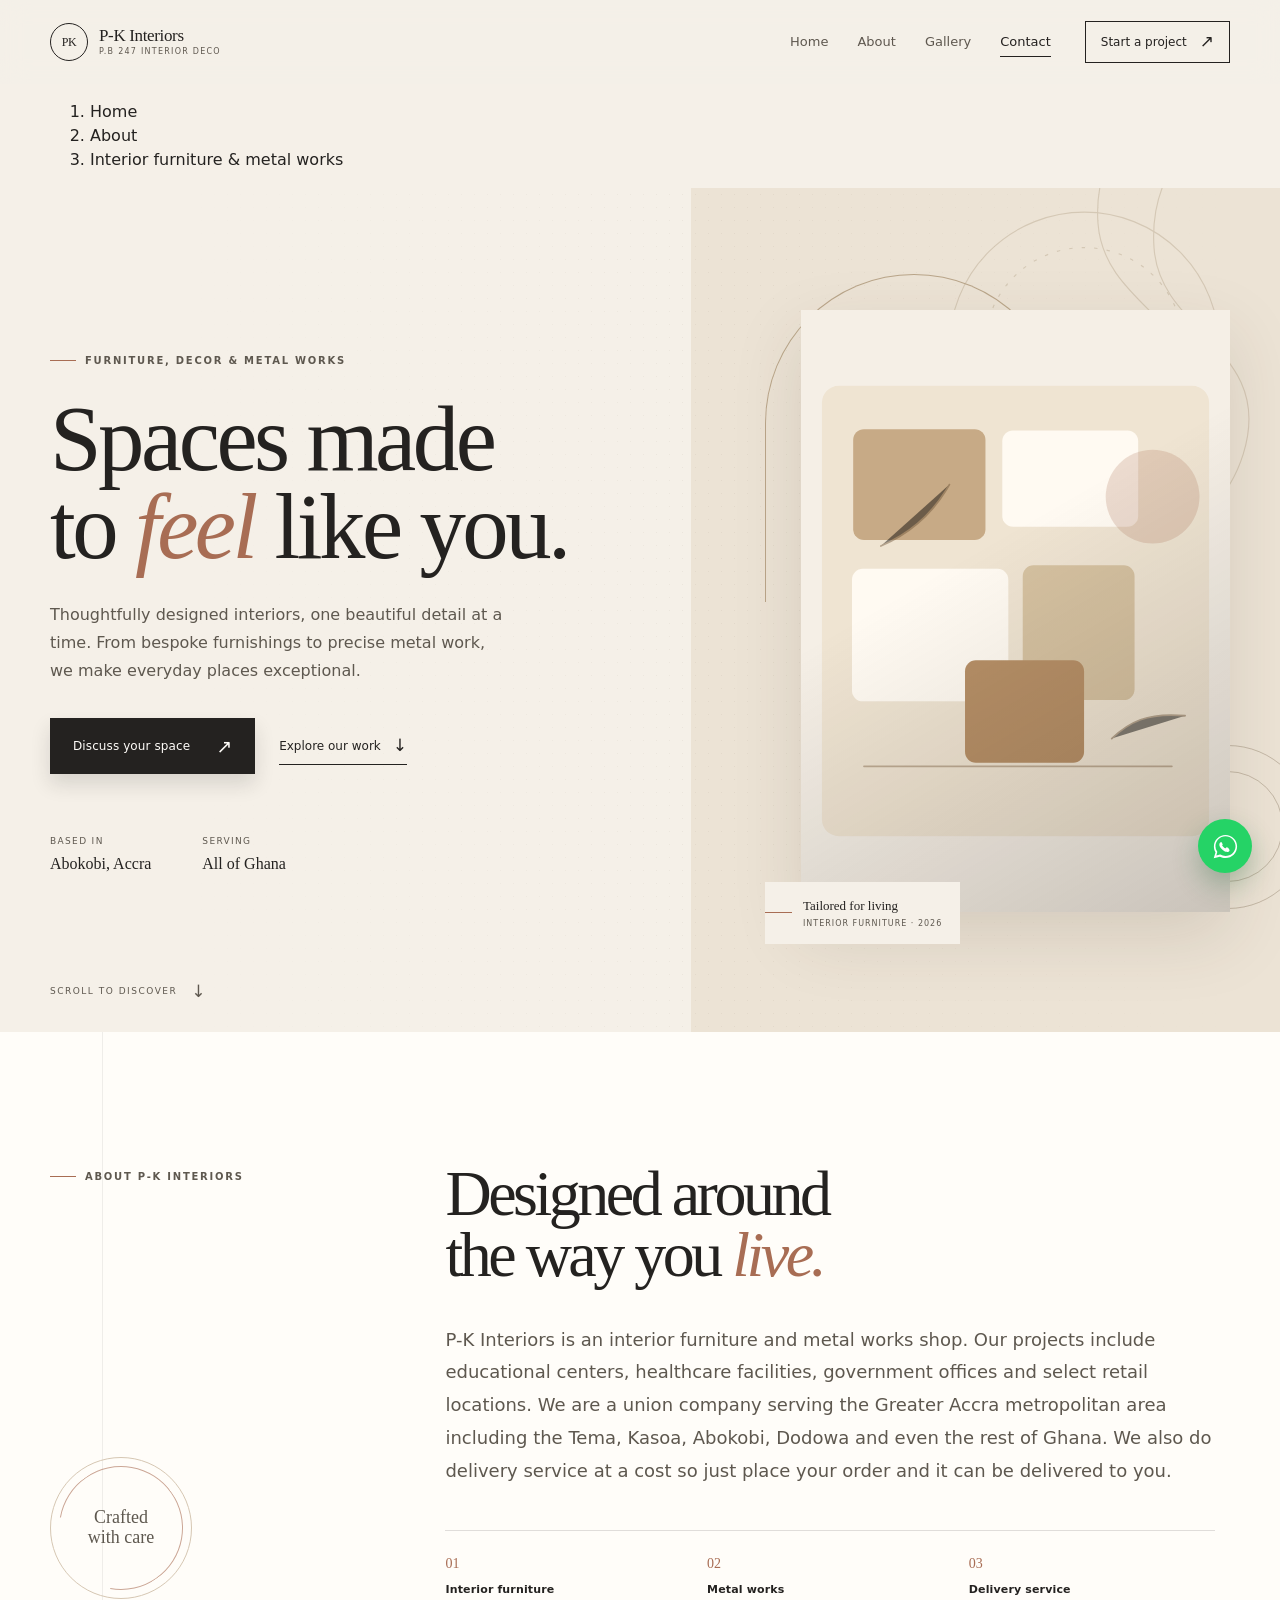
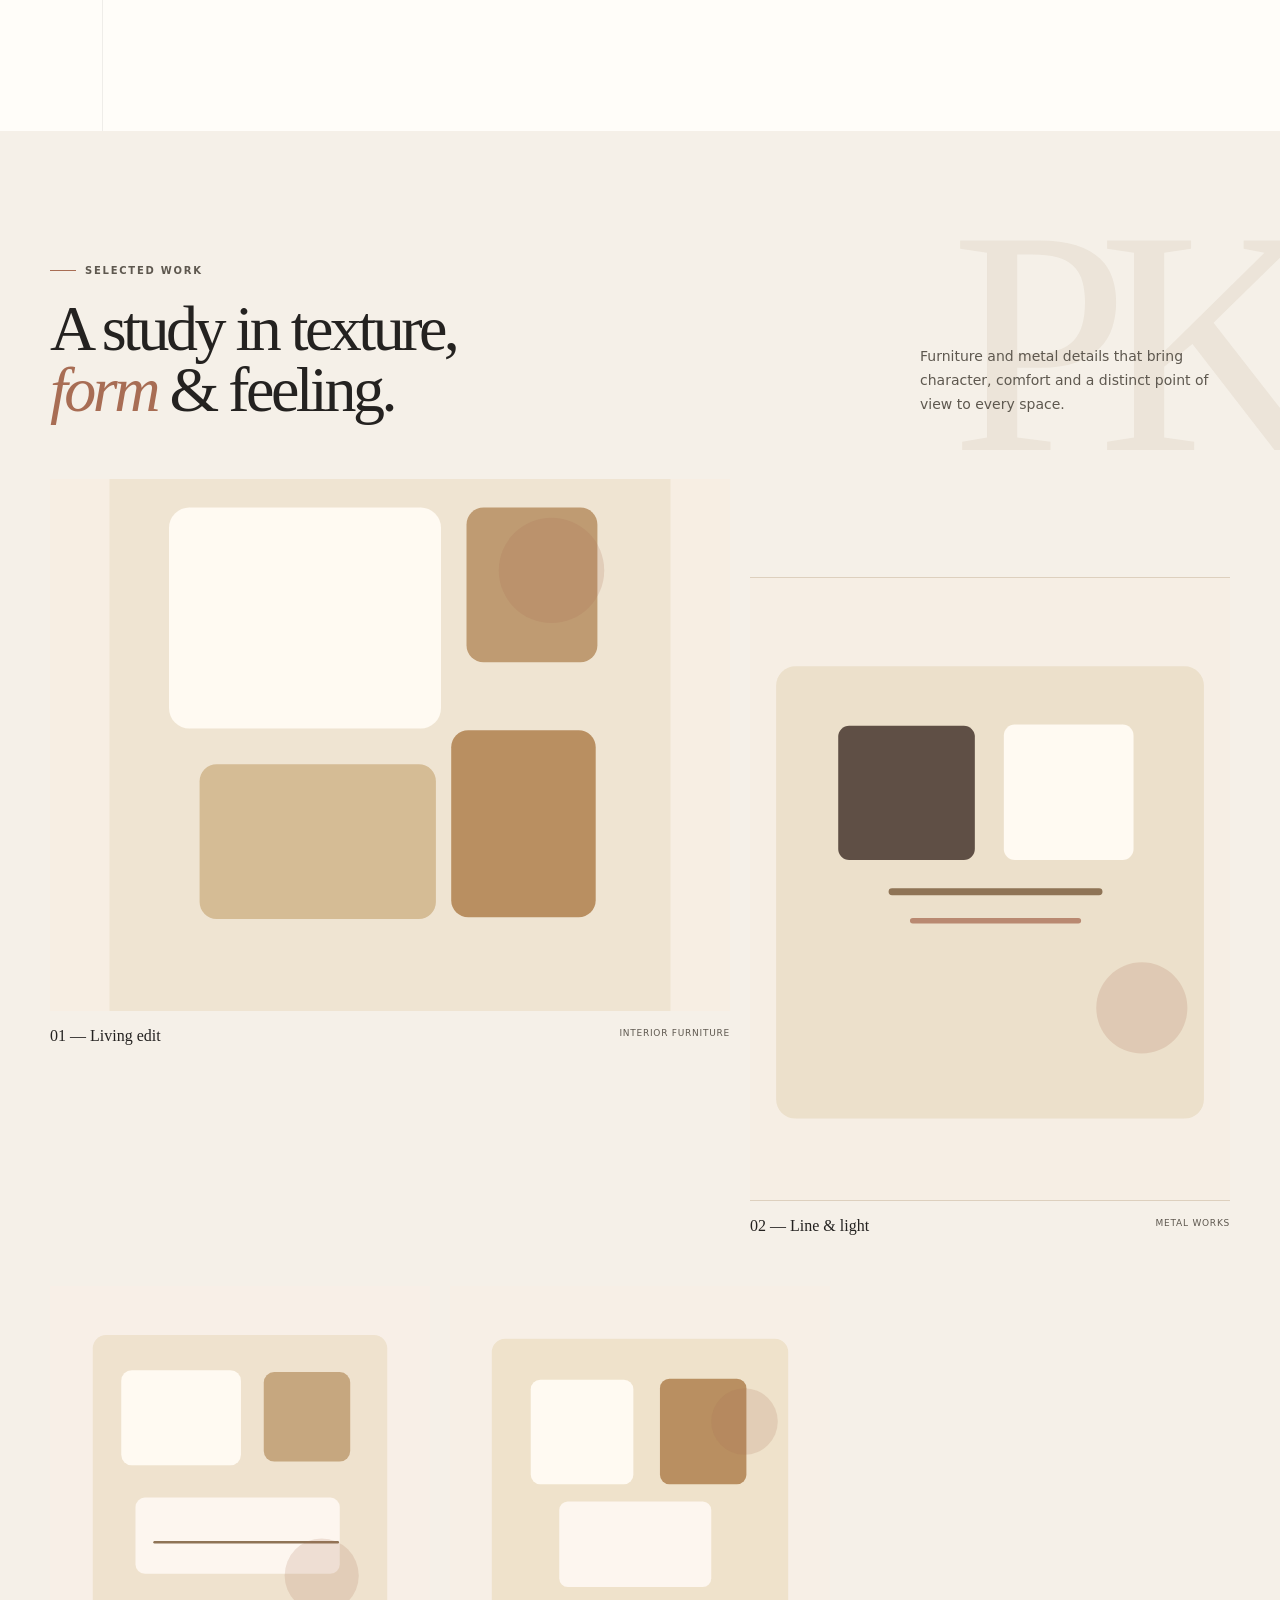
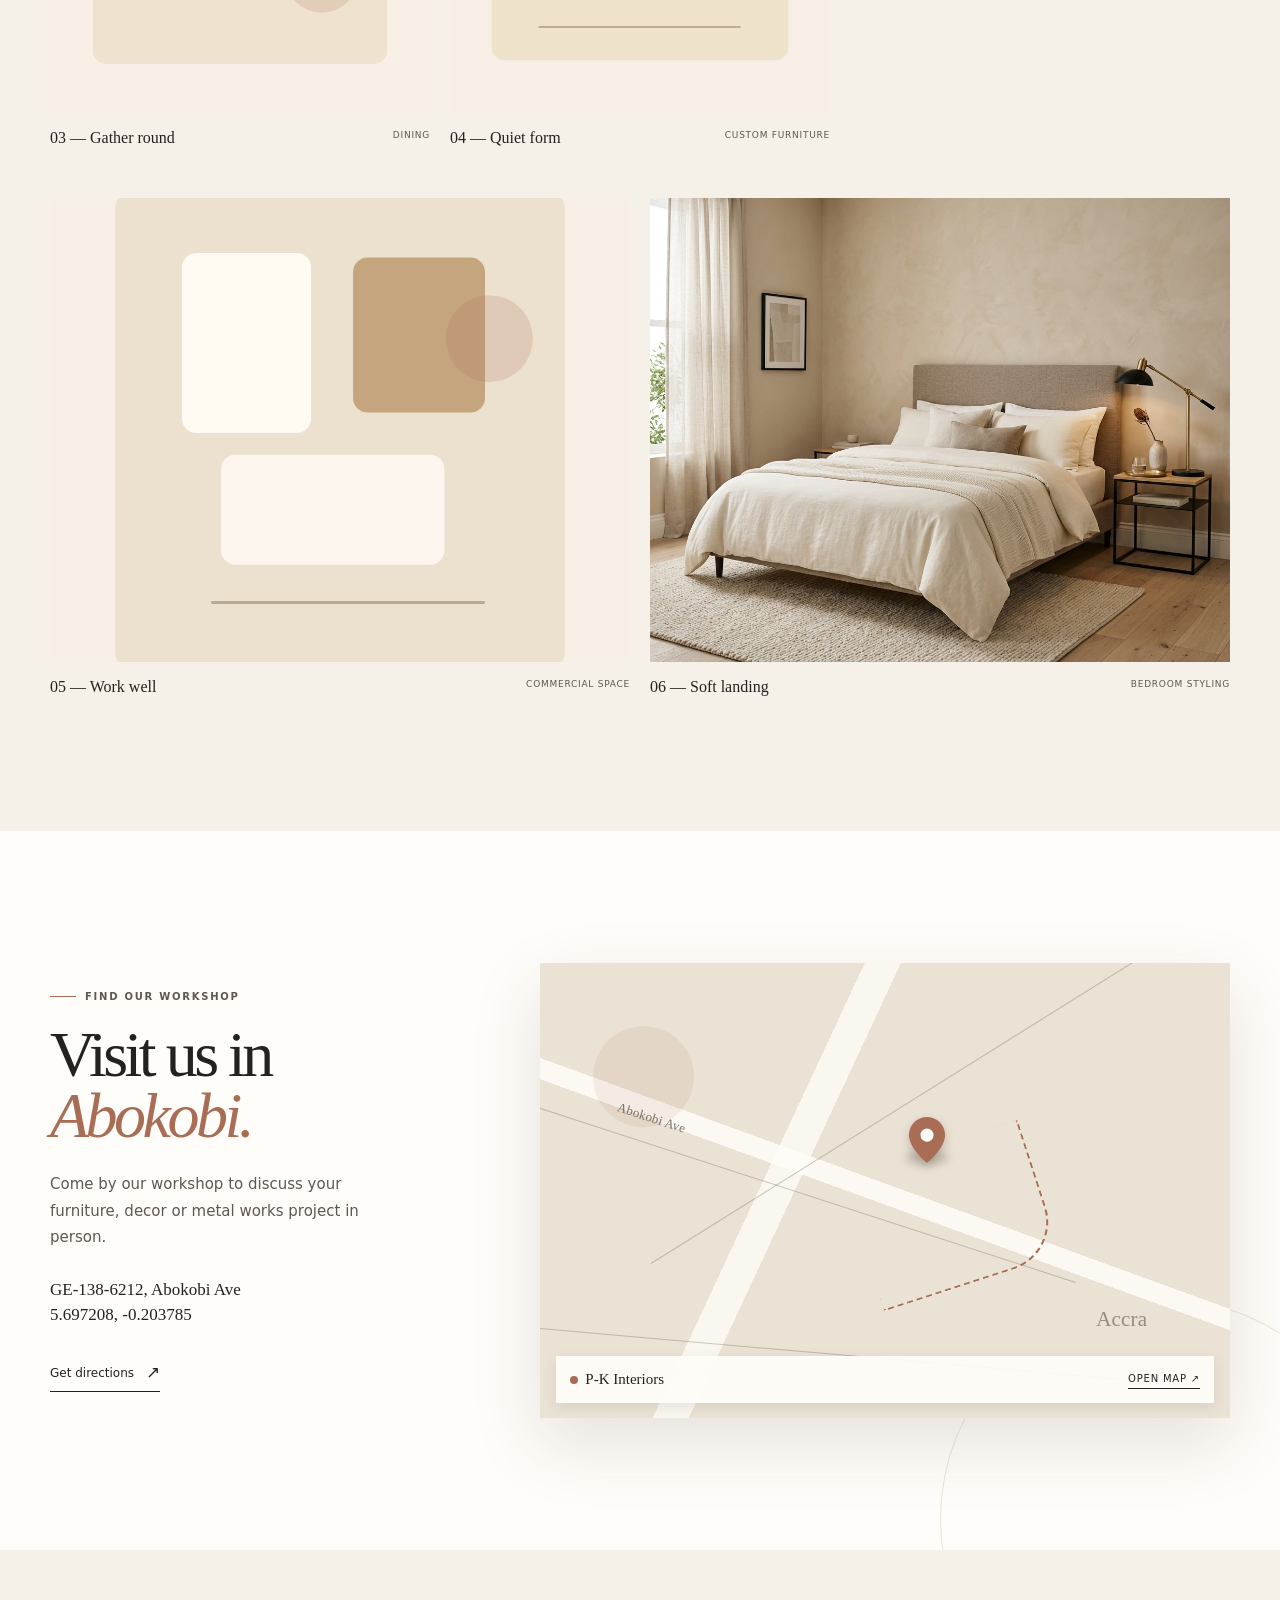
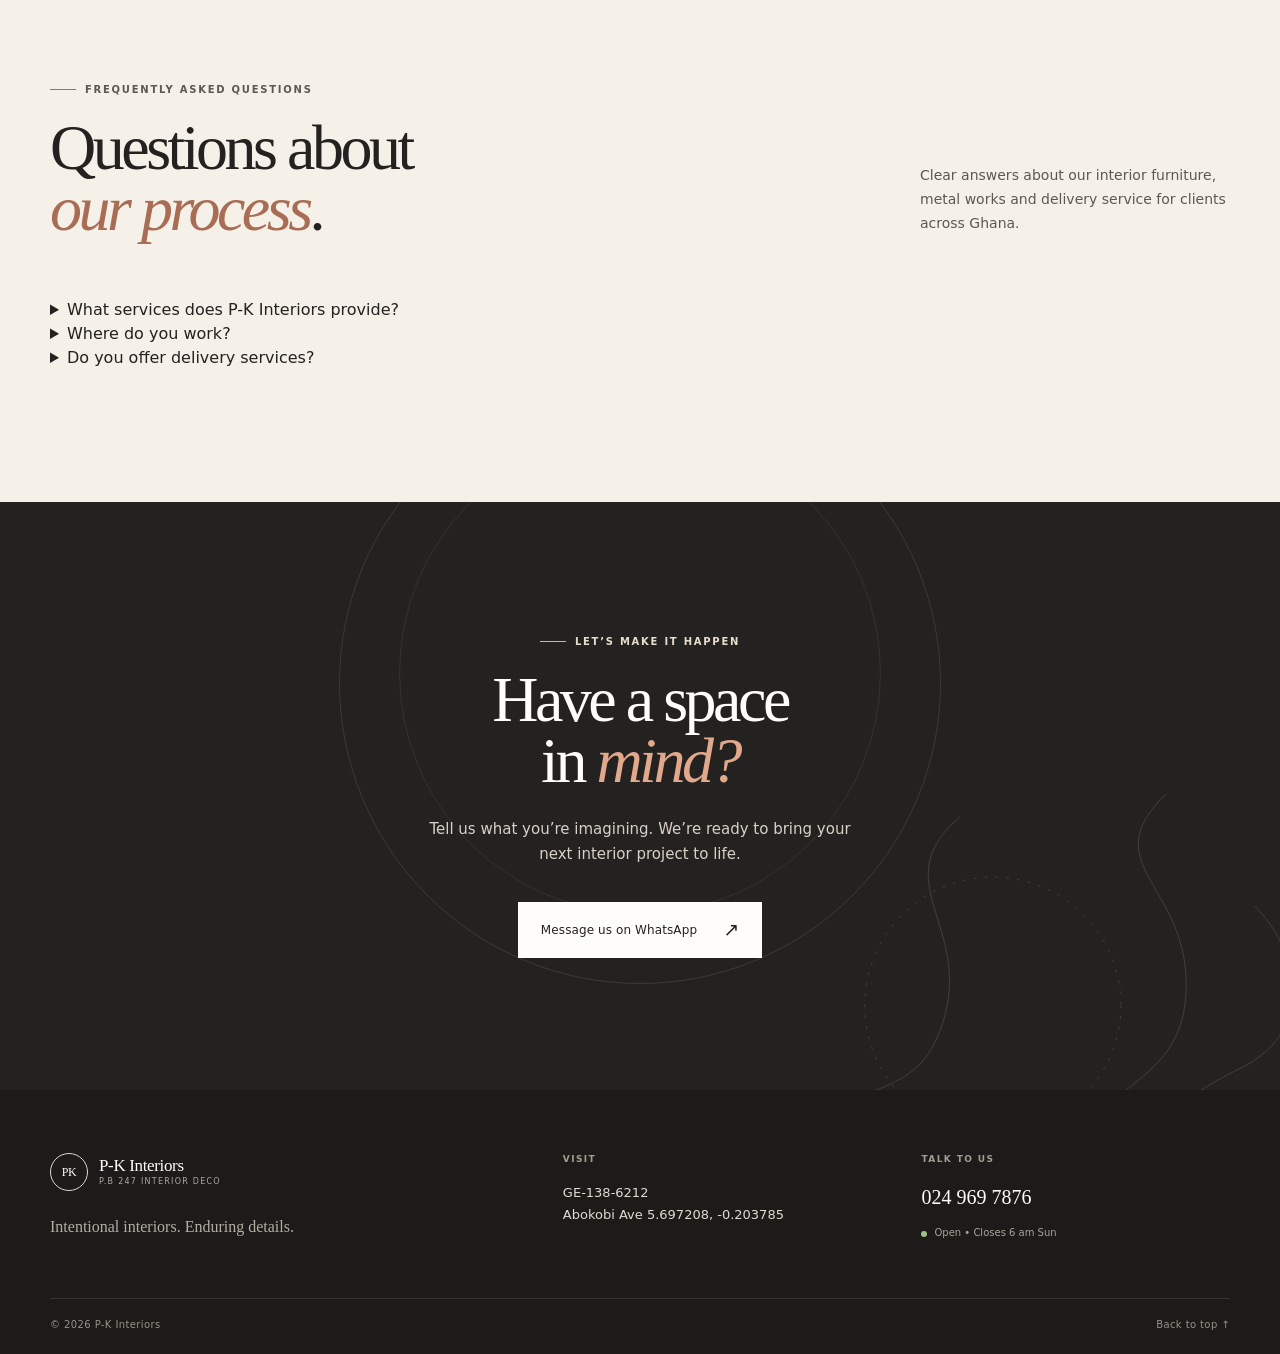
==== index.html @ 93730ba4 "first commit" ====
<!DOCTYPE html>
<html lang="en">
<head>
  <meta charset="UTF-8" />
  <meta name="viewport" content="width=device-width, initial-scale=1.0" />
  <meta name="description" content="P-K Interiors offers bespoke interior furniture, metal works and delivery services across Greater Accra, Tema, Kasoa, Abokobi and the rest of Ghana." />
  <meta name="robots" content="index,follow,max-image-preview:large,max-snippet:-1,max-video-preview:-1" />
  <meta name="theme-color" content="#f5efe6" />
  <meta name="google-site-verification" content="google-site-verification-code" />
  <meta property="og:title" content="P-K Interiors | Interior Furniture & Metal Works in Ghana" />
  <meta property="og:description" content="Premium interior furniture and metal works for schools, healthcare, government offices and retail spaces across Greater Accra." />
  <meta property="og:type" content="website" />
  <meta property="og:url" content="https://pkinteriors.com/" />
  <meta property="og:image" content="https://pkinteriors.com/assets/hero-image.svg" />
  <meta name="twitter:card" content="summary_large_image" />
  <meta name="twitter:title" content="P-K Interiors | Interior Furniture & Metal Works" />
  <meta name="twitter:description" content="Bespoke interior furniture and metal works for homes, offices and commercial spaces in Greater Accra." />
  <meta name="twitter:image" content="https://pkinteriors.com/assets/hero-image.svg" />
  <link rel="canonical" href="https://pkinteriors.com/" />
  <link rel="stylesheet" href="style.css" />
  <title>P-K Interiors | Interior Furniture & Metal Works in Ghana</title>
  <script async src="https://www.googletagmanager.com/gtag/js?id=G-XXXXXXXXXX"></script>
  <script>
    window.dataLayer = window.dataLayer || [];
    function gtag(){dataLayer.push(arguments);} 
    gtag('js', new Date());
    gtag('config', 'G-XXXXXXXXXX');
  </script>
  <script type="application/ld+json">
  {
    "@context": "https://schema.org",
    "@graph": [
      {
        "@type": "Organization",
        "name": "P-K Interiors",
        "url": "https://pkinteriors.com/",
        "telephone": "+233249697876",
        "address": {
          "@type": "PostalAddress",
          "streetAddress": "GE-138-6212 Abokobi Ave",
          "addressLocality": "Abokobi",
          "addressRegion": "Greater Accra",
          "addressCountry": "GH"
        },
        "sameAs": ["https://wa.me/233249697876"]
      },
      {
        "@type": "LocalBusiness",
        "name": "P-K Interiors",
        "image": "https://pkinteriors.com/assets/hero-image.svg",
        "telephone": "+233249697876",
        "url": "https://pkinteriors.com/",
        "priceRange": "$",
        "address": {
          "@type": "PostalAddress",
          "streetAddress": "GE-138-6212 Abokobi Ave",
          "addressLocality": "Abokobi",
          "addressRegion": "Greater Accra",
          "addressCountry": "GH"
        },
        "geo": {
          "@type": "GeoCoordinates",
          "latitude": "5.697208",
          "longitude": "-0.203785"
        },
        "description": "Interior furniture and metal works contractor serving government, education, healthcare and retail sectors across Greater Accra and Ghana.",
        "openingHoursSpecification": [{"@type":"OpeningHoursSpecification","dayOfWeek":"Sunday","opens":"00:00","closes":"06:00"}]
      },
      {
        "@type": "WebSite",
        "name": "P-K Interiors",
        "url": "https://pkinteriors.com/",
        "potentialAction": {
          "@type": "SearchAction",
          "target": "https://pkinteriors.com/#gallery",
          "query-input": "required name=search_term_string"
        }
      },
      {
        "@type": "FAQPage",
        "mainEntity": [
          {
            "@type": "Question",
            "name": "What services does P-K Interiors provide?",
            "acceptedAnswer": {"@type": "Answer", "text": "We design and build interior furniture, metal works and delivery services for educational, healthcare, government and commercial projects across Greater Accra and Ghana."}
          },
          {
            "@type": "Question",
            "name": "Where is P-K Interiors located?",
            "acceptedAnswer": {"@type": "Answer", "text": "We are based at GE-138-6212 Abokobi Ave and serve Greater Accra, Tema, Kasoa, Abokobi, Dodowa and the wider Ghana market."}
          },
          {
            "@type": "Question",
            "name": "Can P-K Interiors deliver orders?",
            "acceptedAnswer": {"@type": "Answer", "text": "Yes. Delivery is available at an additional cost, and we can arrange delivery to your preferred location after you place your order."}
          }
        ]
      }
    ]
  }
  </script>
  <style>
/* --------------------------------------------------
   P-K INTERIORS — visual system
   -------------------------------------------------- */
:root {
  --ink: #242220;
  --ink-soft: #5e584f;
  --cream: #f5f0e8;
  --cream-deep: #ece3d5;
  --sand: #d6c7b3;
  --clay: #a86d54;
  --white: #fffdf9;
  --line: rgba(36, 34, 32, 0.14);
  --serif: Georgia, 'Times New Roman', Times, serif;
  --sans: Inter, ui-sans-serif, system-ui, -apple-system, BlinkMacSystemFont, 'Segoe UI', sans-serif;
  --ease: cubic-bezier(.2, .65, .3, 1);
  --shadow: 0 25px 65px rgba(63, 48, 33, .13);
}

* { box-sizing: border-box; }
html { scroll-behavior: smooth; scroll-padding-top: 86px; }
body {
  margin: 0;
  background: var(--cream);
  color: var(--ink);
  font-family: var(--sans);
  font-size: 16px;
  line-height: 1.5;
  overflow-x: hidden;
}
a { color: inherit; text-decoration: none; }
img { display: block; width: 100%; }
button { font: inherit; }
address { font-style: normal; }

::selection { background: var(--clay); color: var(--white); }
.container { width: min(1180px, calc(100% - 64px)); margin: 0 auto; }
.section-pad { padding: 132px 0; }
.skip-link { position: fixed; z-index: 999; top: -100px; left: 20px; padding: 10px 15px; background: var(--ink); color: var(--white); border-radius: 4px; }
.skip-link:focus { top: 16px; }

/* Navigation */
.site-header {
  position: sticky;
  top: 0;
  z-index: 50;
  background: rgba(245, 240, 232, .82);
  border-bottom: 1px solid transparent;
  backdrop-filter: blur(14px);
  -webkit-backdrop-filter: blur(14px);
  transition: background .3s var(--ease), border-color .3s var(--ease), box-shadow .3s var(--ease);
}
.site-header.is-scrolled { background: rgba(255, 253, 249, .94); border-color: var(--line); box-shadow: 0 7px 22px rgba(36,34,32,.035); }
.nav-wrap { min-height: 83px; display: flex; align-items: center; justify-content: space-between; gap: 30px; }
.brand { display: inline-flex; align-items: center; gap: 11px; width: fit-content; }
.brand-mark { width: 38px; aspect-ratio: 1; display: grid; place-items: center; border: 1px solid var(--ink); border-radius: 50%; font-family: var(--serif); font-size: 12px; letter-spacing: -.5px; }
.brand-copy { display: grid; line-height: 1.04; gap: 3px; }
.brand-copy strong { font-family: var(--serif); font-weight: 500; font-size: 17px; letter-spacing: -.35px; }
.brand-copy small { color: var(--ink-soft); font-size: 8px; text-transform: uppercase; letter-spacing: 1.25px; }
.main-nav { display: flex; align-items: center; gap: 29px; }
.nav-link { position: relative; padding: 8px 0; color: var(--ink-soft); font-size: 13px; transition: color .25s var(--ease); }
.nav-link::after { content: ''; position: absolute; bottom: 2px; left: 0; width: 0; height: 1px; background: var(--ink); transition: width .25s var(--ease); }
.nav-link:hover, .nav-link.active { color: var(--ink); }
.nav-link:hover::after, .nav-link.active::after { width: 100%; }
.nav-cta { margin-left: 5px; display: inline-flex; align-items: center; gap: 13px; padding: 11px 15px; border: 1px solid var(--ink); font-size: 12px; transition: background .25s var(--ease), color .25s var(--ease); }
.nav-cta span { font-size: 17px; line-height: .5; }
.nav-cta:hover { background: var(--ink); color: var(--white); }
.menu-toggle { display: none; background: transparent; color: var(--ink); border: 0; padding: 10px 3px; cursor: pointer; }
.menu-toggle span { display: block; width: 25px; height: 1px; background: currentColor; margin: 6px 0; transition: transform .3s var(--ease); }

/* Shared type and controls */
.eyebrow { display: flex; align-items: center; gap: 9px; margin: 0 0 21px; color: var(--ink-soft); font-size: 10px; text-transform: uppercase; letter-spacing: 1.75px; font-weight: 700; }
.eyebrow > span { width: 26px; height: 1px; background: var(--clay); }
h1, h2 { margin: 0; font-family: var(--serif); font-weight: 400; letter-spacing: -3.5px; line-height: .95; }
h1 { font-size: clamp(4rem, 7.25vw, 7rem); }
h2 { font-size: clamp(3rem, 5vw, 5.45rem); }
em { color: var(--clay); font-style: italic; }
.button { display: inline-flex; align-items: center; justify-content: center; gap: 26px; min-height: 56px; padding: 0 23px; font-size: 12px; letter-spacing: .1px; transition: transform .25s var(--ease), background .25s var(--ease), color .25s var(--ease), box-shadow .25s var(--ease); }
.button span { font-size: 19px; line-height: 1; }
.button:hover { transform: translateY(-3px); }
.button-dark { background: var(--ink); color: var(--white); box-shadow: 0 10px 20px rgba(36,34,32,.14); }
.button-dark:hover { background: var(--clay); box-shadow: 0 12px 25px rgba(168,109,84,.23); }
.text-link { display: inline-flex; align-items: center; gap: 12px; border-bottom: 1px solid var(--ink); padding: 5px 0; font-size: 12px; transition: color .25s var(--ease), border-color .25s var(--ease); }
.text-link span { font-size: 17px; }.text-link:hover { color: var(--clay); border-color: var(--clay); }

/* Hero */
.hero { position: relative; min-height: calc(100vh - 83px); display: flex; align-items: center; isolation: isolate; overflow: hidden; padding-top: 86px; padding-bottom: 88px; }
.hero::before { content: ''; position: absolute; z-index: -2; top: 0; right: 0; width: 46%; height: 100%; background: var(--cream-deep); }
.hero::after { content: ''; position: absolute; z-index: -1; inset: 0; opacity: .42; background-image: radial-gradient(rgba(95,76,50,.16) .75px, transparent .75px); background-size: 13px 13px; mask-image: linear-gradient(90deg, transparent 12%, black 57%, transparent 98%); }
.hero-pattern { position: absolute; z-index: -1; top: -177px; right: -138px; width: min(66vw, 800px); color: #beae96; opacity: .5; }
.hero-pattern svg { display: block; width: 100%; }
.hero-grid { display: grid; grid-template-columns: 1.04fr .96fr; align-items: center; gap: clamp(45px, 7vw, 105px); }
.hero-copy { padding: 16px 0 5px; }
.hero-copy .eyebrow { margin-bottom: 27px; }
.hero-text { max-width: 460px; margin: 30px 0 33px; color: var(--ink-soft); font-size: 16px; line-height: 1.75; }
.hero-actions { display: flex; align-items: center; flex-wrap: wrap; gap: 24px; }
.hero-details { display: flex; gap: 51px; margin: 61px 0 0; }
.hero-details div { display: grid; gap: 3px; }
.hero-details dt { color: var(--ink-soft); font-size: 9px; text-transform: uppercase; letter-spacing: 1.35px; }
.hero-details dd { margin: 0; font-family: var(--serif); font-size: 16px; }
.hero-visual { position: relative; width: min(100%, 465px); justify-self: end; padding: 36px 0 32px 36px; }
.hero-photo-frame { position: relative; overflow: hidden; height: clamp(440px, 55vw, 602px); box-shadow: var(--shadow); }
.hero-photo-frame::after { content: ''; position: absolute; inset: 0; background: linear-gradient(150deg, transparent 40%, rgba(34,25,15,.2)); mix-blend-mode: multiply; }
.hero-photo-frame img { width: 100%; height: 100%; object-fit: cover; object-position: center; }
.visual-arch { position: absolute; z-index: -1; top: 0; left: 0; width: 64%; height: 49%; border: 1px solid #b9a589; border-bottom: 0; border-radius: 500px 500px 0 0; }
.project-note { position: absolute; bottom: 0; left: 0; display: flex; align-items: center; gap: 11px; padding: 14px 18px 14px 0; background: var(--cream); }
.note-line { width: 27px; height: 1px; background: var(--clay); }
.project-note div { display: grid; gap: 3px; }.project-note strong { font-family: var(--serif); font-size: 13px; font-weight: 400; }.project-note small { color: var(--ink-soft); font-size: 8px; letter-spacing: 1px; text-transform: uppercase; }
.hero-orbit { position: absolute; z-index: -1; border: 1px solid rgba(105,83,57,.3); border-radius: 50%; }.orbit-one { right: -53px; bottom: 62px; width: 111px; height: 111px; }.orbit-two { right: -80px; bottom: 35px; width: 164px; height: 164px; }
.scroll-cue { position: absolute; left: max(32px, calc((100% - 1180px)/2)); bottom: 28px; display: flex; align-items: center; gap: 14px; color: var(--ink-soft); font-size: 9px; text-transform: uppercase; letter-spacing: 1.5px; }.scroll-cue i { font-size: 17px; font-style: normal; animation: arrow-bob 1.8s ease-in-out infinite; }
@keyframes arrow-bob { 0%,100% { transform: translateY(0); } 50% { transform: translateY(5px); } }

/* About */
.about { position: relative; background: var(--white); overflow: hidden; }
.about::before { content: ''; position: absolute; top: 0; left: 8%; width: 1px; height: 100%; background: rgba(36,34,32,.07); }
.about-grid { display: grid; grid-template-columns: .58fr 1.42fr; gap: 75px; }
.about-aside { display: flex; flex-direction: column; justify-content: space-between; min-height: 405px; }.about-aside .eyebrow { margin: 5px 0 0; }
.roundel { position: relative; display: grid; place-items: center; width: 142px; height: 142px; border: 1px solid var(--sand); border-radius: 50%; color: var(--ink-soft); text-align: center; font-family: var(--serif); font-size: 18px; line-height: 1.1; }.roundel::after { content: ''; position: absolute; inset: 8px; border: 1px solid rgba(168,109,84,.6); border-radius: 50%; border-left-color: transparent; transform: rotate(-35deg); }
.about-content h2 { margin-bottom: 38px; }.lead-copy { max-width: 770px; margin: 0; color: var(--ink-soft); font-size: 18px; line-height: 1.82; }.about-line { max-width: 770px; height: 1px; margin: 43px 0 22px; background: var(--line); }.service-list { max-width: 770px; display: grid; grid-template-columns: repeat(3, 1fr); gap: 15px; }.service-list span { color: var(--clay); font-family: var(--serif); font-size: 14px; }.service-list b { display: block; margin-top: 8px; color: var(--ink); font-family: var(--sans); font-size: 11px; font-weight: 600; letter-spacing: .15px; }

/* Gallery */
.gallery { position: relative; overflow: hidden; background: var(--cream); }.gallery-bg-mark { position: absolute; z-index: 0; top: 83px; right: -18px; color: rgba(204,188,166,.24); font-family: var(--serif); font-size: clamp(14rem, 25vw, 25rem); line-height: .8; letter-spacing: -31px; pointer-events: none; }.gallery .container { position: relative; z-index: 1; }.section-heading { display: flex; justify-content: space-between; align-items: end; gap: 40px; margin-bottom: 59px; }.section-heading .eyebrow { margin-bottom: 21px; }.section-heading p:last-child { max-width: 310px; margin: 0 0 4px; color: var(--ink-soft); font-size: 14px; line-height: 1.7; }
.gallery-grid { display: grid; grid-template-columns: repeat(12, 1fr); column-gap: 20px; row-gap: 48px; align-items: start; }.gallery-card { grid-column: span 4; margin: 0; }.gallery-card.card-large { grid-column: span 7; }.gallery-card.card-tall { grid-column: span 5; padding-top: 98px; }.gallery-card.card-medium { grid-column: span 4; }.gallery-card.card-wide { grid-column: span 6; }.gallery-card a { position: relative; display: block; overflow: hidden; background: var(--sand); }.card-large a { aspect-ratio: 1.28; }.card-tall a { aspect-ratio: .77; }.card-medium a { aspect-ratio: .89; }.card-wide a { aspect-ratio: 1.25; }.gallery-card img { height: 100%; object-fit: cover; transition: transform .8s cubic-bezier(.2,.7,.2,1), filter .5s var(--ease); }.gallery-card a::before { content: ''; position: absolute; z-index: 1; inset: 0; background: linear-gradient(0deg, rgba(28,21,13,.42), transparent 45%); opacity: 0; transition: opacity .4s var(--ease); }.gallery-overlay { position: absolute; z-index: 2; right: 16px; bottom: 15px; left: 16px; display: flex; align-items: center; justify-content: space-between; color: var(--white); opacity: 0; transform: translateY(9px); transition: opacity .35s var(--ease), transform .35s var(--ease); }.gallery-overlay span { font-size: 10px; font-weight: 700; text-transform: uppercase; letter-spacing: 1.3px; }.gallery-overlay i { display: grid; width: 31px; height: 31px; place-items: center; border: 1px solid rgba(255,255,255,.8); border-radius: 50%; font-style: normal; font-size: 16px; }.gallery-card a:hover img { transform: scale(1.06); filter: saturate(.9) contrast(1.02); }.gallery-card a:hover::before, .gallery-card a:hover .gallery-overlay { opacity: 1; }.gallery-card a:hover .gallery-overlay { transform: translateY(0); }.gallery-card figcaption { display: flex; align-items: start; justify-content: space-between; gap: 8px; padding-top: 13px; font-family: var(--serif); font-size: 16px; }.gallery-card figcaption small { padding-top: 3px; color: var(--ink-soft); font-family: var(--sans); font-size: 9px; text-align: right; text-transform: uppercase; letter-spacing: .75px; }

/* Location */
.location { position: relative; overflow: hidden; background: var(--white); }
.location::after { content: ''; position: absolute; right: -8%; bottom: -190px; width: 440px; height: 440px; border: 1px solid var(--cream-deep); border-radius: 50%; }
.location-grid { position: relative; z-index: 1; display: grid; grid-template-columns: .72fr 1.28fr; gap: clamp(50px, 8vw, 120px); align-items: center; }
.location-copy { padding: 20px 0; }.location-copy h2 { margin-bottom: 25px; }.location-copy > p:not(.eyebrow) { max-width: 365px; margin: 0 0 28px; color: var(--ink-soft); font-size: 15px; line-height: 1.75; }.location-copy address { margin: 0 0 28px; font-family: var(--serif); font-size: 17px; line-height: 1.45; }
.map-shell { position: relative; min-height: 455px; overflow: hidden; background: #e8e1d4; box-shadow: var(--shadow); }.map-shell iframe { position: absolute; z-index: 1; inset: 0; width: 100%; height: 100%; border: 0; filter: saturate(.62) sepia(.12) contrast(.94); }.map-fallback { position: absolute; inset: 0; overflow: hidden; background: #eae2d4; background-image: radial-gradient(circle at 15% 25%, rgba(168,109,84,.1) 0 50px, transparent 51px), linear-gradient(115deg, transparent 0 36%, rgba(255,253,249,.75) 36% 40%, transparent 40% 100%), linear-gradient(20deg, transparent 0 48%, rgba(255,253,249,.85) 48% 51%, transparent 51% 100%); }.street { position: absolute; display: block; height: 1px; background: rgba(100,91,78,.32); transform-origin: left center; }.street-one { top: 28%; left: -8%; width: 90%; transform: rotate(18deg); }.street-two { top: 66%; left: 16%; width: 96%; transform: rotate(-32deg); }.street-three { top: 79%; left: -10%; width: 95%; transform: rotate(5deg); }.map-route { position: absolute; top: 40%; left: 46%; width: 27%; height: 31%; border: 2px dashed #a86d54; border-top: 0; border-left: 0; border-radius: 0 0 50px 0; transform: rotate(-18deg); }.map-label { position: absolute; color: #797065; font-family: var(--serif); font-size: 13px; letter-spacing: .2px; }.map-label-one { top: 32%; left: 11%; transform: rotate(18deg); }.map-label-two { right: 12%; bottom: 18%; font-size: 21px; color: rgba(94,88,79,.62); }.map-pin { position: absolute; z-index: 2; top: 44%; left: 56%; display: grid; place-items: center; color: var(--clay); transform: translate(-50%, -100%); transition: transform .25s var(--ease); }.map-pin::after { content: ''; position: absolute; z-index: -1; width: 43px; height: 15px; border-radius: 50%; background: rgba(53,44,34,.2); filter: blur(4px); transform: translateY(18px); }.map-pin svg { width: 37px; height: 46px; filter: drop-shadow(0 4px 5px rgba(63,45,32,.24)); }.map-pin:hover { transform: translate(-50%, calc(-100% - 5px)); }.map-caption { position: absolute; z-index: 3; right: 16px; bottom: 15px; left: 16px; display: flex; justify-content: space-between; align-items: center; gap: 15px; padding: 12px 14px; background: rgba(255,253,249,.93); box-shadow: 0 4px 13px rgba(38,30,19,.09); }.map-caption span { display: flex; align-items: center; gap: 7px; font-family: var(--serif); font-size: 15px; }.map-caption i { display: inline-block; width: 8px; height: 8px; border-radius: 50%; background: var(--clay); }.map-caption a { border-bottom: 1px solid var(--ink); padding-bottom: 2px; font-size: 10px; text-transform: uppercase; letter-spacing: .8px; }

/* Contact */
.contact { position: relative; z-index: 1; overflow: hidden; background: var(--ink); color: var(--white); text-align: center; }.contact::before { content: ''; position: absolute; z-index: -1; top: -120px; left: 50%; width: 600px; height: 600px; border: 1px solid rgba(240,223,196,.12); border-radius: 50%; transform: translateX(-50%); }.contact::after { content: ''; position: absolute; z-index: -1; top: -70px; left: 50%; width: 480px; height: 480px; border: 1px solid rgba(240,223,196,.08); border-radius: 50%; transform: translateX(-50%); }.contact-art { position: absolute; z-index: -1; bottom: -155px; right: -100px; width: 55%; color: rgba(240,223,196,.17); }.contact-art svg { display: block; width: 100%; }.contact-inner { display: flex; flex-direction: column; align-items: center; }.eyebrow-light { color: #e8ddcb; }.eyebrow-light > span { background: #dcae91; }.contact h2 { margin-bottom: 25px; color: var(--white); }.contact h2 em { color: #e1a88b; }.contact p:not(.eyebrow) { max-width: 440px; margin: 0 0 34px; color: #d8d0c5; font-size: 15px; line-height: 1.7; }.button-light { background: var(--white); color: var(--ink); }.button-light:hover { background: #e8c1a8; }

/* Footer */
.site-footer { background: #1c1b19; color: var(--white); }.footer-grid { display: grid; grid-template-columns: 1.5fr 1fr 1fr; gap: 50px; padding-top: 63px; padding-bottom: 56px; }.brand-footer .brand-mark { border-color: #ded7cb; }.brand-footer .brand-copy small { color: #aea79a; }.footer-brand > p { margin: 24px 0 0; color: #b4ada3; font-family: var(--serif); font-size: 16px; }.footer-column { display: flex; flex-direction: column; align-items: flex-start; gap: 9px; }.footer-label { margin-bottom: 7px; color: #a59c8f; font-size: 9px; font-weight: 700; text-transform: uppercase; letter-spacing: 1.4px; }.footer-column p { margin: 0; color: #e0dad0; font-size: 13px; line-height: 1.65; }.footer-column > a { font-family: var(--serif); font-size: 20px; transition: color .2s var(--ease); }.footer-column > a:hover { color: #e1a88b; }.hours { display: flex; align-items: center; gap: 7px; margin-top: 4px !important; color: #aaa297 !important; font-size: 10px !important; }.hours i { width: 6px; height: 6px; border-radius: 50%; background: #a2bf86; }.footer-bottom { display: flex; justify-content: space-between; padding: 18px 0 22px; border-top: 1px solid rgba(255,255,255,.11); color: #999287; font-size: 10px; letter-spacing: .4px; }.footer-bottom a { transition: color .2s var(--ease); }.footer-bottom a:hover { color: var(--white); }

/* WhatsApp */
.whatsapp-float { position: fixed; z-index: 45; right: 28px; bottom: 27px; display: grid; place-items: center; width: 54px; height: 54px; border-radius: 50%; background: #25D366; color: white; box-shadow: 0 12px 27px rgba(20,96,48,.29); transition: transform .25s var(--ease), box-shadow .25s var(--ease); }.whatsapp-float svg { width: 29px; height: 29px; }.whatsapp-float:hover { transform: translateY(-4px) scale(1.04); box-shadow: 0 17px 30px rgba(20,96,48,.36); }.whatsapp-tooltip { position: absolute; right: 64px; padding: 7px 10px; background: var(--ink); color: var(--white); font-size: 10px; white-space: nowrap; opacity: 0; transform: translateX(5px); pointer-events: none; transition: .25s var(--ease); }.whatsapp-float:hover .whatsapp-tooltip, .whatsapp-float:focus .whatsapp-tooltip { opacity: 1; transform: translateX(0); }

/* Motion */
.reveal { opacity: 0; transform: translateY(22px); transition: opacity .8s var(--ease), transform .8s var(--ease); }.reveal.reveal-delay { transition-delay: .13s; }.reveal.is-visible { opacity: 1; transform: translateY(0); }

@media (max-width: 800px) {
  .container { width: min(100% - 42px, 620px); }.section-pad { padding: 90px 0; }
  .nav-wrap { min-height: 70px; }.main-nav { position: absolute; top: calc(100% + 1px); right: 0; left: 0; display: grid; gap: 0; padding: 12px 21px 22px; background: var(--white); border-bottom: 1px solid var(--line); box-shadow: 0 18px 25px rgba(30,24,18,.07); opacity: 0; visibility: hidden; transform: translateY(-8px); transition: .25s var(--ease); }.main-nav.is-open { opacity: 1; visibility: visible; transform: translateY(0); }.nav-link { padding: 13px 0; border-bottom: 1px solid var(--line); }.nav-link::after { display: none; }.nav-cta { width: fit-content; margin: 17px 0 0; }.menu-toggle { display: block; }.menu-toggle.is-open span:first-child { transform: translateY(3.5px) rotate(45deg); }.menu-toggle.is-open span:last-child { transform: translateY(-3.5px) rotate(-45deg); }
  .hero { min-height: auto; padding-top: 68px; padding-bottom: 98px; }.hero::before { width: 100%; height: 45%; top: auto; bottom: 0; }.hero-grid { grid-template-columns: 1fr; gap: 52px; }.hero-copy { padding: 0; }.hero-visual { justify-self: center; width: min(100%, 460px); }.hero-photo-frame { height: min(104vw, 545px); }.scroll-cue { display: none; }
  .about-grid { grid-template-columns: 1fr; gap: 40px; }.about-aside { min-height: auto; }.roundel { display: none; }.about-content h2 { margin-bottom: 28px; }.lead-copy { font-size: 16px; }.service-list { gap: 10px; }
  .location-copy > p:not(.eyebrow) { font-size: 14px; }.map-shell { min-height: 335px; }.map-caption { right: 10px; bottom: 10px; left: 10px; padding: 10px; }.map-caption a { font-size: 9px; }
  .section-heading { display: grid; gap: 24px; margin-bottom: 42px; }.section-heading p:last-child { max-width: 420px; }.gallery-grid { row-gap: 35px; column-gap: 13px; }.gallery-card.card-large { grid-column: span 12; }.gallery-card.card-tall { grid-column: span 6; padding-top: 0; }.gallery-card.card-medium { grid-column: span 6; }.gallery-card.card-wide { grid-column: span 6; }.gallery-card figcaption { font-size: 14px; }.gallery-card figcaption small { display: none; }
  .location-grid { grid-template-columns: 1fr; gap: 28px; }.location-copy { padding: 0; }.map-shell { min-height: 410px; }
  .footer-grid { grid-template-columns: 1fr 1fr; gap: 38px 25px; padding-top: 48px; }.footer-brand { grid-column: 1/-1; }.footer-brand > p { margin-top: 16px; }
}

@media (max-width: 480px) {
  .container { width: calc(100% - 34px); }.section-pad { padding: 72px 0; } h1, h2 { letter-spacing: -2.3px; } h1 { font-size: clamp(3.45rem, 16vw, 4.5rem); }.hero-text { margin: 24px 0 28px; font-size: 15px; }.hero-actions { align-items: flex-start; flex-direction: column; gap: 17px; }.hero-details { gap: 29px; margin-top: 46px; }.hero-visual { padding: 23px 0 24px 23px; }.project-note { padding: 11px 12px 11px 0; }.project-note strong { font-size: 12px; }.visual-arch { width: 65%; }.orbit-two { display: none; }.about-grid { gap: 31px; }.service-list { grid-template-columns: 1fr; gap: 15px; }.service-list b { display: inline; margin: 0 0 0 9px; }.about-line { margin: 34px 0 18px; }.gallery-bg-mark { top: 50px; }.gallery-grid { grid-template-columns: 1fr; gap: 33px; }.gallery-card.card-large, .gallery-card.card-tall, .gallery-card.card-medium, .gallery-card.card-wide { grid-column: auto; }.card-large a, .card-wide a { aspect-ratio: 1.12; }.card-tall a, .card-medium a { aspect-ratio: 1.03; }.gallery-overlay { display: none; }.contact { text-align: left; }.contact-inner { align-items: flex-start; }.contact::before, .contact::after { left: 85%; }.footer-grid { grid-template-columns: 1fr; gap: 29px; }.footer-brand { grid-column: auto; }.footer-bottom { padding-bottom: 82px; }.whatsapp-float { right: 18px; bottom: 18px; width: 51px; height: 51px; }.whatsapp-tooltip { display: none; }
}

@media (prefers-reduced-motion: reduce) {
  html { scroll-behavior: auto; }.reveal { opacity: 1; transform: none; transition: none; } *, *::before, *::after { animation-duration: .01ms !important; animation-iteration-count: 1 !important; transition-duration: .01ms !important; }
}

</style>
</head>
<body>
  <a class="skip-link" href="#main-content">Skip to content</a>

  <header class="site-header" id="top">
    <div class="container nav-wrap">
      <a class="brand" href="#top" aria-label="P-K Interiors home">
        <span class="brand-mark" aria-hidden="true">PK</span>
        <span class="brand-copy">
          <strong>P-K Interiors</strong>
          <small>P.B 247 Interior Deco</small>
        </span>
      </a>

      <button class="menu-toggle" type="button" aria-label="Open navigation" aria-controls="main-nav" aria-expanded="false">
        <span></span><span></span>
      </button>

      <nav class="main-nav" id="main-nav" aria-label="Primary navigation">
        <a class="nav-link active" href="#top">Home</a>
        <a class="nav-link" href="#about">About</a>
        <a class="nav-link" href="#gallery">Gallery</a>
        <a class="nav-link" href="#contact">Contact</a>
        <a class="nav-cta" href="https://wa.me/233249697876" target="_blank" rel="noopener">Start a project <span aria-hidden="true">↗</span></a>
      </nav>
    </div>
  </header>

  <main id="main-content">
    <nav class="breadcrumbs container" aria-label="Breadcrumb">
      <ol>
        <li><a href="#top">Home</a></li>
        <li><a href="#about">About</a></li>
        <li><span aria-current="page">Interior furniture &amp; metal works</span></li>
      </ol>
    </nav>

    <section class="hero section-pad" aria-labelledby="hero-title">
      <div class="hero-pattern" aria-hidden="true">
        <svg viewBox="0 0 700 700" fill="none" xmlns="http://www.w3.org/2000/svg">
          <path d="M592 70C485 43 414 105 420 186c6 81 117 88 89 200-29 111-165 77-201 161-32 75 32 130 113 136" stroke="currentColor" stroke-width="1"/>
          <path d="M627 113C518 69 464 132 469 207c5 76 107 88 78 181-30 96-144 84-176 156" stroke="currentColor" stroke-width="1"/>
          <circle cx="408" cy="294" r="118" stroke="currentColor" stroke-width="1"/>
          <circle cx="408" cy="294" r="87" stroke="currentColor" stroke-width="1" stroke-dasharray="3 8"/>
        </svg>
      </div>
      <div class="container hero-grid">
        <div class="hero-copy reveal">
          <p class="eyebrow"><span></span> Furniture, decor &amp; metal works</p>
          <h1 id="hero-title">Spaces made<br />to <em>feel</em> like you.</h1>
          <p class="hero-text">Thoughtfully designed interiors, one beautiful detail at a time. From bespoke furnishings to precise metal work, we make everyday places exceptional.</p>
          <div class="hero-actions">
            <a class="button button-dark" href="https://wa.me/233249697876" target="_blank" rel="noopener">
              Discuss your space <span aria-hidden="true">↗</span>
            </a>
            <a class="text-link" href="#gallery">Explore our work <span aria-hidden="true">↓</span></a>
          </div>
          <dl class="hero-details" aria-label="P-K Interiors highlights">
            <div>
              <dt>Based in</dt>
              <dd>Abokobi, Accra</dd>
            </div>
            <div>
              <dt>Serving</dt>
              <dd>All of Ghana</dd>
            </div>
          </dl>
        </div>

        <div class="hero-visual reveal reveal-delay" aria-label="Featured P-K Interiors project">
          <div class="hero-photo-frame">
            <img src="assets/hero-image.svg" alt="Featured P-K Interiors showroom with custom furnitures and metal finishes" loading="eager" decoding="async">
          </div>
          <div class="visual-arch" aria-hidden="true"></div>
          <div class="project-note">
            <span class="note-line" aria-hidden="true"></span>
            <div><strong>Tailored for living</strong><small>Interior furniture · 2026</small></div>
          </div>
          <div class="hero-orbit orbit-one" aria-hidden="true"></div>
          <div class="hero-orbit orbit-two" aria-hidden="true"></div>
        </div>
      </div>
      <a class="scroll-cue" href="#about" aria-label="Scroll to about section"><span>Scroll to discover</span><i aria-hidden="true">↓</i></a>
    </section>

    <section class="about section-pad" id="about" aria-labelledby="about-title">
      <div class="container about-grid">
        <div class="about-aside reveal">
          <p class="eyebrow"><span></span> About P-K Interiors</p>
          <div class="roundel" aria-hidden="true"><span>Crafted<br />with care</span></div>
        </div>
        <div class="about-content reveal reveal-delay">
          <h2 id="about-title">Designed around<br />the way you <em>live.</em></h2>
          <p class="lead-copy">P-K Interiors is an interior furniture and metal works shop. Our projects include educational centers, healthcare facilities, government offices and select retail locations. We are a union company serving the Greater Accra metropolitan area including the Tema, Kasoa, Abokobi, Dodowa and even the rest of Ghana. We also do delivery service at a cost so just place your order and it can be delivered to you.</p>
          <div class="about-line"></div>
          <div class="service-list" aria-label="Services">
            <span>01 <b>Interior furniture</b></span>
            <span>02 <b>Metal works</b></span>
            <span>03 <b>Delivery service</b></span>
          </div>
        </div>
      </div>
    </section>

    <section class="gallery section-pad" id="gallery" aria-labelledby="gallery-title">
      <div class="gallery-bg-mark" aria-hidden="true">PK</div>
      <div class="container">
        <div class="section-heading reveal">
          <div>
            <p class="eyebrow"><span></span> Selected work</p>
            <h2 id="gallery-title">A study in texture,<br /><em>form</em> &amp; feeling.</h2>
          </div>
          <p>Furniture and metal details that bring character, comfort and a distinct point of view to every space.</p>
        </div>

        <div class="gallery-grid">
          <figure class="gallery-card card-large reveal">
            <a href="assets/gallery-living.svg" target="_blank" aria-label="View Living edit project image">
              <img src="assets/gallery-living.svg" alt="Living room interior furniture installation with warm wood and fabric textures" loading="lazy" decoding="async">
              <span class="gallery-overlay"><span>View project</span><i aria-hidden="true">↗</i></span>
            </a>
            <figcaption><span>01 — Living edit</span><small>Interior furniture</small></figcaption>
          </figure>
          <figure class="gallery-card card-tall reveal reveal-delay">
            <a href="assets/gallery-metal.svg" target="_blank" aria-label="View Line and light project image">
              <img src="assets/gallery-metal.svg" alt="Metalwork installation featuring sculptural lines and light in a modern interior" loading="lazy" decoding="async">
              <span class="gallery-overlay"><span>View project</span><i aria-hidden="true">↗</i></span>
            </a>
            <figcaption><span>02 — Line &amp; light</span><small>Metal works</small></figcaption>
          </figure>
          <figure class="gallery-card card-medium reveal">
            <a href="assets/gallery-dining.svg" target="_blank" aria-label="View Gather round project image">
              <img src="assets/gallery-dining.svg" alt="Dining area with fitted furniture, warm tones and layered detail" loading="lazy" decoding="async">
              <span class="gallery-overlay"><span>View project</span><i aria-hidden="true">↗</i></span>
            </a>
            <figcaption><span>03 — Gather round</span><small>Dining</small></figcaption>
          </figure>
          <figure class="gallery-card card-medium reveal reveal-delay">
            <a href="assets/gallery-furniture.svg" target="_blank" aria-label="View Quiet form project image">
              <img src="assets/gallery-furniture.svg" alt="Custom furniture piece designed for a contemporary commercial space" loading="lazy" decoding="async">
              <span class="gallery-overlay"><span>View project</span><i aria-hidden="true">↗</i></span>
            </a>
            <figcaption><span>04 — Quiet form</span><small>Custom furniture</small></figcaption>
          </figure>
          <figure class="gallery-card card-wide reveal">
            <a href="assets/gallery-bedroom.svg" target="_blank" aria-label="View Work well project image">
              <img src="assets/gallery-bedroom.svg" alt="Bedroom styling with relaxed upholstery and understated detail" loading="lazy" decoding="async">
              <span class="gallery-overlay"><span>View project</span><i aria-hidden="true">↗</i></span>
            </a>
            <figcaption><span>05 — Work well</span><small>Commercial space</small></figcaption>
          </figure>
          <figure class="gallery-card card-wide reveal reveal-delay">
            <a href="assets/gallery-6.jpg" target="_blank" aria-label="View Soft landing project image">
              <img src="assets/gallery-6.jpg" alt="Tranquil bedroom with cream linens and metal bedside light" />
              <span class="gallery-overlay"><span>View project</span><i aria-hidden="true">↗</i></span>
            </a>
            <figcaption><span>06 — Soft landing</span><small>Bedroom styling</small></figcaption>
          </figure>
        </div>
      </div>
    </section>

    <section class="location section-pad" id="location" aria-labelledby="location-title">
      <div class="container location-grid">
        <div class="location-copy reveal">
          <p class="eyebrow"><span></span> Find our workshop</p>
          <h2 id="location-title">Visit us in<br /><em>Abokobi.</em></h2>
          <p>Come by our workshop to discuss your furniture, decor or metal works project in person.</p>
          <address>GE-138-6212, Abokobi Ave<br />5.697208, -0.203785</address>
          <a class="text-link" href="https://www.google.com/maps/dir/?api=1&amp;destination=5.697208%2C-0.203785" target="_blank" rel="noopener">Get directions <span aria-hidden="true">↗</span></a>
        </div>
        <div class="map-shell reveal reveal-delay">
          <div class="map-fallback" aria-hidden="true">
            <span class="street street-one"></span><span class="street street-two"></span><span class="street street-three"></span>
            <span class="map-route"></span>
            <span class="map-label map-label-one">Abokobi Ave</span><span class="map-label map-label-two">Accra</span>
          </div>
          <iframe
            title="Map showing P-K Interiors on Abokobi Ave"
            src="https://www.openstreetmap.org/export/embed.html?bbox=-0.213785%2C5.692208%2C-0.193785%2C5.702208&amp;layer=mapnik&amp;marker=5.697208%2C-0.203785"
            loading="lazy"
            referrerpolicy="no-referrer-when-downgrade">
          </iframe>
          <a class="map-pin" href="https://www.google.com/maps/dir/?api=1&amp;destination=5.697208%2C-0.203785" target="_blank" rel="noopener" aria-label="Get directions to P-K Interiors">
            <svg viewBox="0 0 28 35" aria-hidden="true"><path d="M14 0C6.4 0 .25 6.15.25 13.75.25 24.06 14 35 14 35s13.75-10.94 13.75-21.25C27.75 6.15 21.6 0 14 0Z" fill="currentColor"/><circle cx="14" cy="13.75" r="5" fill="#fffdf9"/></svg>
          </a>
          <div class="map-caption"><span><i aria-hidden="true"></i> P-K Interiors</span><a href="https://www.google.com/maps/dir/?api=1&amp;destination=5.697208%2C-0.203785" target="_blank" rel="noopener">Open map ↗</a></div>
        </div>
      </div>
    </section>

    <section class="faq section-pad" id="faq" aria-labelledby="faq-title">
      <div class="container">
        <div class="section-heading reveal">
          <div>
            <p class="eyebrow"><span></span> Frequently asked questions</p>
            <h2 id="faq-title">Questions about<br /><em>our process</em>.</h2>
          </div>
          <p>Clear answers about our interior furniture, metal works and delivery service for clients across Ghana.</p>
        </div>
        <div class="faq-list">
          <details class="faq-item reveal">
            <summary>What services does P-K Interiors provide?</summary>
            <p>We create bespoke interior furniture, metal works and fitted decorative pieces for schools, healthcare, government offices and retail spaces, all tailored to the client’s brief.</p>
          </details>
          <details class="faq-item reveal reveal-delay">
            <summary>Where do you work?</summary>
            <p>We serve the Greater Accra metropolitan area including Tema, Kasoa, Abokobi, Dodowa and the broader Ghana market.</p>
          </details>
          <details class="faq-item reveal">
            <summary>Do you offer delivery services?</summary>
            <p>Yes. We provide delivery service at a cost, so once your order is placed we can arrange delivery to your preferred destination.</p>
          </details>
        </div>
      </div>
    </section>

    <section class="contact section-pad" id="contact" aria-labelledby="contact-title">
      <div class="contact-art" aria-hidden="true">
        <svg viewBox="0 0 780 520" fill="none" xmlns="http://www.w3.org/2000/svg"><path d="M108 454C172 312 259 383 295 275C331 167 229 117 315 45M403 499c20-162 155-135 162-257 7-122-106-142-21-223M504 497c-8-93 50-138 121-173 86-42 65-132 16-180" stroke="currentColor" stroke-width="1"/><circle cx="351" cy="254" r="142" stroke="currentColor" stroke-width="1" stroke-dasharray="3 9"/></svg>
      </div>
      <div class="container contact-inner reveal">
        <p class="eyebrow eyebrow-light"><span></span> Let’s make it happen</p>
        <h2 id="contact-title">Have a space<br />in <em>mind?</em></h2>
        <p>Tell us what you’re imagining. We’re ready to bring your next interior project to life.</p>
        <a class="button button-light" href="https://wa.me/233249697876" target="_blank" rel="noopener">Message us on WhatsApp <span aria-hidden="true">↗</span></a>
      </div>
    </section>
  </main>

  <footer class="site-footer">
    <div class="container footer-grid">
      <div class="footer-brand">
        <a class="brand brand-footer" href="#top" aria-label="Back to top">
          <span class="brand-mark" aria-hidden="true">PK</span>
          <span class="brand-copy"><strong>P-K Interiors</strong><small>P.B 247 Interior Deco</small></span>
        </a>
        <p>Intentional interiors. Enduring details.</p>
      </div>
      <address class="footer-column">
        <span class="footer-label">Visit</span>
        <p>GE-138-6212<br />Abokobi Ave 5.697208, -0.203785</p>
      </address>
      <div class="footer-column">
        <span class="footer-label">Talk to us</span>
        <a href="tel:+233249697876">024 969 7876</a>
        <p class="hours"><i aria-hidden="true"></i> Open &bull; Closes 6 am Sun</p>
      </div>
    </div>
    <div class="container footer-bottom">
      <span>© <span id="current-year"></span> P-K Interiors</span>
      <a href="#top">Back to top <span aria-hidden="true">↑</span></a>
    </div>
  </footer>

  <a class="whatsapp-float" href="https://wa.me/233249697876" target="_blank" rel="noopener" aria-label="Chat with P-K Interiors on WhatsApp">
    <span class="whatsapp-tooltip">Chat with us</span>
    <svg viewBox="0 0 32 32" aria-hidden="true" focusable="false"><path fill="currentColor" d="M19.1 17.7c-.2-.1-1.4-.7-1.6-.8-.2-.1-.4-.1-.6.1-.2.2-.6.8-.8.9-.1.2-.3.2-.5.1-1.4-.7-2.4-1.6-3.3-3-.1-.2 0-.3.1-.5l.4-.5c.1-.2.1-.3 0-.5-.1-.1-.6-1.4-.8-1.9-.2-.5-.4-.4-.6-.4h-.5c-.2 0-.5.1-.7.3-.2.2-1 1-1 2.5s1 2.9 1.2 3.1c.1.2 2 3.1 4.9 4.3.7.3 1.2.4 1.6.5.7.2 1.3.1 1.8.1.5-.1 1.4-.6 1.6-1.1.2-.6.2-1.1.2-1.2-.1-.1-.2-.2-.4-.3Z"/><path fill="currentColor" d="M16 3.2C8.9 3.2 3.2 8.9 3.2 16c0 2.3.6 4.5 1.8 6.4L3 29l6.8-1.8c1.8 1 4 1.6 6.2 1.6 7.1 0 12.8-5.7 12.8-12.8S23.1 3.2 16 3.2Zm0 23.3c-2.1 0-4-.6-5.7-1.6l-.4-.2-4 1.1 1.1-3.9-.3-.4a10.4 10.4 0 0 1-1.8-5.8C4.9 9.6 9.9 4.6 16 4.6s11.1 5 11.1 11.1-5 10.8-11.1 10.8Z"/></svg>
  </a>

  <script src="script.js"></script>
</body>
</html>
---- style.css ----
/* --------------------------------------------------
   P-K INTERIORS — visual system
   -------------------------------------------------- */
:root {
  --ink: #242220;
  --ink-soft: #5e584f;
  --cream: #f5f0e8;
  --cream-deep: #ece3d5;
  --sand: #d6c7b3;
  --clay: #a86d54;
  --white: #fffdf9;
  --line: rgba(36, 34, 32, 0.14);
  --serif: Georgia, 'Times New Roman', Times, serif;
  --sans: Inter, ui-sans-serif, system-ui, -apple-system, BlinkMacSystemFont, 'Segoe UI', sans-serif;
  --ease: cubic-bezier(.2, .65, .3, 1);
  --shadow: 0 25px 65px rgba(63, 48, 33, .13);
}

* { box-sizing: border-box; }
html { scroll-behavior: smooth; scroll-padding-top: 86px; }
body {
  margin: 0;
  background: var(--cream);
  color: var(--ink);
  font-family: var(--sans);
  font-size: 16px;
  line-height: 1.5;
  overflow-x: hidden;
}
a { color: inherit; text-decoration: none; }
img { display: block; width: 100%; }
button { font: inherit; }
address { font-style: normal; }

::selection { background: var(--clay); color: var(--white); }
.container { width: min(1180px, calc(100% - 64px)); margin: 0 auto; }
.section-pad { padding: 132px 0; }
.skip-link { position: fixed; z-index: 999; top: -100px; left: 20px; padding: 10px 15px; background: var(--ink); color: var(--white); border-radius: 4px; }
.skip-link:focus { top: 16px; }

/* Navigation */
.site-header {
  position: sticky;
  top: 0;
  z-index: 50;
  background: rgba(245, 240, 232, .82);
  border-bottom: 1px solid transparent;
  backdrop-filter: blur(14px);
  -webkit-backdrop-filter: blur(14px);
  transition: background .3s var(--ease), border-color .3s var(--ease), box-shadow .3s var(--ease);
}
.site-header.is-scrolled { background: rgba(255, 253, 249, .94); border-color: var(--line); box-shadow: 0 7px 22px rgba(36,34,32,.035); }
.nav-wrap { min-height: 83px; display: flex; align-items: center; justify-content: space-between; gap: 30px; }
.brand { display: inline-flex; align-items: center; gap: 11px; width: fit-content; }
.brand-mark { width: 38px; aspect-ratio: 1; display: grid; place-items: center; border: 1px solid var(--ink); border-radius: 50%; font-family: var(--serif); font-size: 12px; letter-spacing: -.5px; }
.brand-copy { display: grid; line-height: 1.04; gap: 3px; }
.brand-copy strong { font-family: var(--serif); font-weight: 500; font-size: 17px; letter-spacing: -.35px; }
.brand-copy small { color: var(--ink-soft); font-size: 8px; text-transform: uppercase; letter-spacing: 1.25px; }
.main-nav { display: flex; align-items: center; gap: 29px; }
.nav-link { position: relative; padding: 8px 0; color: var(--ink-soft); font-size: 13px; transition: color .25s var(--ease); }
.nav-link::after { content: ''; position: absolute; bottom: 2px; left: 0; width: 0; height: 1px; background: var(--ink); transition: width .25s var(--ease); }
.nav-link:hover, .nav-link.active { color: var(--ink); }
.nav-link:hover::after, .nav-link.active::after { width: 100%; }
.nav-cta { margin-left: 5px; display: inline-flex; align-items: center; gap: 13px; padding: 11px 15px; border: 1px solid var(--ink); font-size: 12px; transition: background .25s var(--ease), color .25s var(--ease); }
.nav-cta span { font-size: 17px; line-height: .5; }
.nav-cta:hover { background: var(--ink); color: var(--white); }
.menu-toggle { display: none; background: transparent; color: var(--ink); border: 0; padding: 10px 3px; cursor: pointer; }
.menu-toggle span { display: block; width: 25px; height: 1px; background: currentColor; margin: 6px 0; transition: transform .3s var(--ease); }

/* Shared type and controls */
.eyebrow { display: flex; align-items: center; gap: 9px; margin: 0 0 21px; color: var(--ink-soft); font-size: 10px; text-transform: uppercase; letter-spacing: 1.75px; font-weight: 700; }
.eyebrow > span { width: 26px; height: 1px; background: var(--clay); }
h1, h2 { margin: 0; font-family: var(--serif); font-weight: 400; letter-spacing: -3.5px; line-height: .95; }
h1 { font-size: clamp(4rem, 7.25vw, 7rem); }
h2 { font-size: clamp(3rem, 5vw, 5.45rem); }
em { color: var(--clay); font-style: italic; }
.button { display: inline-flex; align-items: center; justify-content: center; gap: 26px; min-height: 56px; padding: 0 23px; font-size: 12px; letter-spacing: .1px; transition: transform .25s var(--ease), background .25s var(--ease), color .25s var(--ease), box-shadow .25s var(--ease); }
.button span { font-size: 19px; line-height: 1; }
.button:hover { transform: translateY(-3px); }
.button-dark { background: var(--ink); color: var(--white); box-shadow: 0 10px 20px rgba(36,34,32,.14); }
.button-dark:hover { background: var(--clay); box-shadow: 0 12px 25px rgba(168,109,84,.23); }
.text-link { display: inline-flex; align-items: center; gap: 12px; border-bottom: 1px solid var(--ink); padding: 5px 0; font-size: 12px; transition: color .25s var(--ease), border-color .25s var(--ease); }
.text-link span { font-size: 17px; }.text-link:hover { color: var(--clay); border-color: var(--clay); }

/* Hero */
.hero { position: relative; min-height: calc(100vh - 83px); display: flex; align-items: center; isolation: isolate; overflow: hidden; padding-top: 86px; padding-bottom: 88px; }
.hero::before { content: ''; position: absolute; z-index: -2; top: 0; right: 0; width: 46%; height: 100%; background: var(--cream-deep); }
.hero::after { content: ''; position: absolute; z-index: -1; inset: 0; opacity: .42; background-image: radial-gradient(rgba(95,76,50,.16) .75px, transparent .75px); background-size: 13px 13px; mask-image: linear-gradient(90deg, transparent 12%, black 57%, transparent 98%); }
.hero-pattern { position: absolute; z-index: -1; top: -177px; right: -138px; width: min(66vw, 800px); color: #beae96; opacity: .5; }
.hero-pattern svg { display: block; width: 100%; }
.hero-grid { display: grid; grid-template-columns: 1.04fr .96fr; align-items: center; gap: clamp(45px, 7vw, 105px); }
.hero-copy { padding: 16px 0 5px; }
.hero-copy .eyebrow { margin-bottom: 27px; }
.hero-text { max-width: 460px; margin: 30px 0 33px; color: var(--ink-soft); font-size: 16px; line-height: 1.75; }
.hero-actions { display: flex; align-items: center; flex-wrap: wrap; gap: 24px; }
.hero-details { display: flex; gap: 51px; margin: 61px 0 0; }
.hero-details div { display: grid; gap: 3px; }
.hero-details dt { color: var(--ink-soft); font-size: 9px; text-transform: uppercase; letter-spacing: 1.35px; }
.hero-details dd { margin: 0; font-family: var(--serif); font-size: 16px; }
.hero-visual { position: relative; width: min(100%, 465px); justify-self: end; padding: 36px 0 32px 36px; }
.hero-photo-frame { position: relative; overflow: hidden; height: clamp(440px, 55vw, 602px); box-shadow: var(--shadow); }
.hero-photo-frame::after { content: ''; position: absolute; inset: 0; background: linear-gradient(150deg, transparent 40%, rgba(34,25,15,.2)); mix-blend-mode: multiply; }
.hero-photo-frame img { width: 100%; height: 100%; object-fit: cover; object-position: center; }
.visual-arch { position: absolute; z-index: -1; top: 0; left: 0; width: 64%; height: 49%; border: 1px solid #b9a589; border-bottom: 0; border-radius: 500px 500px 0 0; }
.project-note { position: absolute; bottom: 0; left: 0; display: flex; align-items: center; gap: 11px; padding: 14px 18px 14px 0; background: var(--cream); }
.note-line { width: 27px; height: 1px; background: var(--clay); }
.project-note div { display: grid; gap: 3px; }.project-note strong { font-family: var(--serif); font-size: 13px; font-weight: 400; }.project-note small { color: var(--ink-soft); font-size: 8px; letter-spacing: 1px; text-transform: uppercase; }
.hero-orbit { position: absolute; z-index: -1; border: 1px solid rgba(105,83,57,.3); border-radius: 50%; }.orbit-one { right: -53px; bottom: 62px; width: 111px; height: 111px; }.orbit-two { right: -80px; bottom: 35px; width: 164px; height: 164px; }
.scroll-cue { position: absolute; left: max(32px, calc((100% - 1180px)/2)); bottom: 28px; display: flex; align-items: center; gap: 14px; color: var(--ink-soft); font-size: 9px; text-transform: uppercase; letter-spacing: 1.5px; }.scroll-cue i { font-size: 17px; font-style: normal; animation: arrow-bob 1.8s ease-in-out infinite; }
@keyframes arrow-bob { 0%,100% { transform: translateY(0); } 50% { transform: translateY(5px); } }

/* About */
.about { position: relative; background: var(--white); overflow: hidden; }
.about::before { content: ''; position: absolute; top: 0; left: 8%; width: 1px; height: 100%; background: rgba(36,34,32,.07); }
.about-grid { display: grid; grid-template-columns: .58fr 1.42fr; gap: 75px; }
.about-aside { display: flex; flex-direction: column; justify-content: space-between; min-height: 405px; }.about-aside .eyebrow { margin: 5px 0 0; }
.roundel { position: relative; display: grid; place-items: center; width: 142px; height: 142px; border: 1px solid var(--sand); border-radius: 50%; color: var(--ink-soft); text-align: center; font-family: var(--serif); font-size: 18px; line-height: 1.1; }.roundel::after { content: ''; position: absolute; inset: 8px; border: 1px solid rgba(168,109,84,.6); border-radius: 50%; border-left-color: transparent; transform: rotate(-35deg); }
.about-content h2 { margin-bottom: 38px; }.lead-copy { max-width: 770px; margin: 0; color: var(--ink-soft); font-size: 18px; line-height: 1.82; }.about-line { max-width: 770px; height: 1px; margin: 43px 0 22px; background: var(--line); }.service-list { max-width: 770px; display: grid; grid-template-columns: repeat(3, 1fr); gap: 15px; }.service-list span { color: var(--clay); font-family: var(--serif); font-size: 14px; }.service-list b { display: block; margin-top: 8px; color: var(--ink); font-family: var(--sans); font-size: 11px; font-weight: 600; letter-spacing: .15px; }

/* Gallery */
.gallery { position: relative; overflow: hidden; background: var(--cream); }.gallery-bg-mark { position: absolute; z-index: 0; top: 83px; right: -18px; color: rgba(204,188,166,.24); font-family: var(--serif); font-size: clamp(14rem, 25vw, 25rem); line-height: .8; letter-spacing: -31px; pointer-events: none; }.gallery .container { position: relative; z-index: 1; }.section-heading { display: flex; justify-content: space-between; align-items: end; gap: 40px; margin-bottom: 59px; }.section-heading .eyebrow { margin-bottom: 21px; }.section-heading p:last-child { max-width: 310px; margin: 0 0 4px; color: var(--ink-soft); font-size: 14px; line-height: 1.7; }
.gallery-grid { display: grid; grid-template-columns: repeat(12, 1fr); column-gap: 20px; row-gap: 48px; align-items: start; }.gallery-card { grid-column: span 4; margin: 0; }.gallery-card.card-large { grid-column: span 7; }.gallery-card.card-tall { grid-column: span 5; padding-top: 98px; }.gallery-card.card-medium { grid-column: span 4; }.gallery-card.card-wide { grid-column: span 6; }.gallery-card a { position: relative; display: block; overflow: hidden; background: var(--sand); }.card-large a { aspect-ratio: 1.28; }.card-tall a { aspect-ratio: .77; }.card-medium a { aspect-ratio: .89; }.card-wide a { aspect-ratio: 1.25; }.gallery-card img { height: 100%; object-fit: cover; transition: transform .8s cubic-bezier(.2,.7,.2,1), filter .5s var(--ease); }.gallery-card a::before { content: ''; position: absolute; z-index: 1; inset: 0; background: linear-gradient(0deg, rgba(28,21,13,.42), transparent 45%); opacity: 0; transition: opacity .4s var(--ease); }.gallery-overlay { position: absolute; z-index: 2; right: 16px; bottom: 15px; left: 16px; display: flex; align-items: center; justify-content: space-between; color: var(--white); opacity: 0; transform: translateY(9px); transition: opacity .35s var(--ease), transform .35s var(--ease); }.gallery-overlay span { font-size: 10px; font-weight: 700; text-transform: uppercase; letter-spacing: 1.3px; }.gallery-overlay i { display: grid; width: 31px; height: 31px; place-items: center; border: 1px solid rgba(255,255,255,.8); border-radius: 50%; font-style: normal; font-size: 16px; }.gallery-card a:hover img { transform: scale(1.06); filter: saturate(.9) contrast(1.02); }.gallery-card a:hover::before, .gallery-card a:hover .gallery-overlay { opacity: 1; }.gallery-card a:hover .gallery-overlay { transform: translateY(0); }.gallery-card figcaption { display: flex; align-items: start; justify-content: space-between; gap: 8px; padding-top: 13px; font-family: var(--serif); font-size: 16px; }.gallery-card figcaption small { padding-top: 3px; color: var(--ink-soft); font-family: var(--sans); font-size: 9px; text-align: right; text-transform: uppercase; letter-spacing: .75px; }

/* Contact */
.contact { position: relative; z-index: 1; overflow: hidden; background: var(--ink); color: var(--white); text-align: center; }.contact::before { content: ''; position: absolute; z-index: -1; top: -120px; left: 50%; width: 600px; height: 600px; border: 1px solid rgba(240,223,196,.12); border-radius: 50%; transform: translateX(-50%); }.contact::after { content: ''; position: absolute; z-index: -1; top: -70px; left: 50%; width: 480px; height: 480px; border: 1px solid rgba(240,223,196,.08); border-radius: 50%; transform: translateX(-50%); }.contact-art { position: absolute; z-index: -1; bottom: -155px; right: -100px; width: 55%; color: rgba(240,223,196,.17); }.contact-art svg { display: block; width: 100%; }.contact-inner { display: flex; flex-direction: column; align-items: center; }.eyebrow-light { color: #e8ddcb; }.eyebrow-light > span { background: #dcae91; }.contact h2 { margin-bottom: 25px; color: var(--white); }.contact h2 em { color: #e1a88b; }.contact p:not(.eyebrow) { max-width: 440px; margin: 0 0 34px; color: #d8d0c5; font-size: 15px; line-height: 1.7; }.button-light { background: var(--white); color: var(--ink); }.button-light:hover { background: #e8c1a8; }

/* Footer */
.site-footer { background: #1c1b19; color: var(--white); }.footer-grid { display: grid; grid-template-columns: 1.5fr 1fr 1fr; gap: 50px; padding-top: 63px; padding-bottom: 56px; }.brand-footer .brand-mark { border-color: #ded7cb; }.brand-footer .brand-copy small { color: #aea79a; }.footer-brand > p { margin: 24px 0 0; color: #b4ada3; font-family: var(--serif); font-size: 16px; }.footer-column { display: flex; flex-direction: column; align-items: flex-start; gap: 9px; }.footer-label { margin-bottom: 7px; color: #a59c8f; font-size: 9px; font-weight: 700; text-transform: uppercase; letter-spacing: 1.4px; }.footer-column p { margin: 0; color: #e0dad0; font-size: 13px; line-height: 1.65; }.footer-column > a { font-family: var(--serif); font-size: 20px; transition: color .2s var(--ease); }.footer-column > a:hover { color: #e1a88b; }.hours { display: flex; align-items: center; gap: 7px; margin-top: 4px !important; color: #aaa297 !important; font-size: 10px !important; }.hours i { width: 6px; height: 6px; border-radius: 50%; background: #a2bf86; }.footer-bottom { display: flex; justify-content: space-between; padding: 18px 0 22px; border-top: 1px solid rgba(255,255,255,.11); color: #999287; font-size: 10px; letter-spacing: .4px; }.footer-bottom a { transition: color .2s var(--ease); }.footer-bottom a:hover { color: var(--white); }

/* WhatsApp */
.whatsapp-float { position: fixed; z-index: 45; right: 28px; bottom: 27px; display: grid; place-items: center; width: 54px; height: 54px; border-radius: 50%; background: #25D366; color: white; box-shadow: 0 12px 27px rgba(20,96,48,.29); transition: transform .25s var(--ease), box-shadow .25s var(--ease); }.whatsapp-float svg { width: 29px; height: 29px; }.whatsapp-float:hover { transform: translateY(-4px) scale(1.04); box-shadow: 0 17px 30px rgba(20,96,48,.36); }.whatsapp-tooltip { position: absolute; right: 64px; padding: 7px 10px; background: var(--ink); color: var(--white); font-size: 10px; white-space: nowrap; opacity: 0; transform: translateX(5px); pointer-events: none; transition: .25s var(--ease); }.whatsapp-float:hover .whatsapp-tooltip, .whatsapp-float:focus .whatsapp-tooltip { opacity: 1; transform: translateX(0); }

/* Motion */
.reveal { opacity: 0; transform: translateY(22px); transition: opacity .8s var(--ease), transform .8s var(--ease); }.reveal.reveal-delay { transition-delay: .13s; }.reveal.is-visible { opacity: 1; transform: translateY(0); }

@media (max-width: 800px) {
  .container { width: min(100% - 42px, 620px); }.section-pad { padding: 90px 0; }
  .nav-wrap { min-height: 70px; }.main-nav { position: absolute; top: calc(100% + 1px); right: 0; left: 0; display: grid; gap: 0; padding: 12px 21px 22px; background: var(--white); border-bottom: 1px solid var(--line); box-shadow: 0 18px 25px rgba(30,24,18,.07); opacity: 0; visibility: hidden; transform: translateY(-8px); transition: .25s var(--ease); }.main-nav.is-open { opacity: 1; visibility: visible; transform: translateY(0); }.nav-link { padding: 13px 0; border-bottom: 1px solid var(--line); }.nav-link::after { display: none; }.nav-cta { width: fit-content; margin: 17px 0 0; }.menu-toggle { display: block; }.menu-toggle.is-open span:first-child { transform: translateY(3.5px) rotate(45deg); }.menu-toggle.is-open span:last-child { transform: translateY(-3.5px) rotate(-45deg); }
  .hero { min-height: auto; padding-top: 68px; padding-bottom: 98px; }.hero::before { width: 100%; height: 45%; top: auto; bottom: 0; }.hero-grid { grid-template-columns: 1fr; gap: 52px; }.hero-copy { padding: 0; }.hero-visual { justify-self: center; width: min(100%, 460px); }.hero-photo-frame { height: min(104vw, 545px); }.scroll-cue { display: none; }
  .about-grid { grid-template-columns: 1fr; gap: 40px; }.about-aside { min-height: auto; }.roundel { display: none; }.about-content h2 { margin-bottom: 28px; }.lead-copy { font-size: 16px; }.service-list { gap: 10px; }
  .section-heading { display: grid; gap: 24px; margin-bottom: 42px; }.section-heading p:last-child { max-width: 420px; }.gallery-grid { row-gap: 35px; column-gap: 13px; }.gallery-card.card-large { grid-column: span 12; }.gallery-card.card-tall { grid-column: span 6; padding-top: 0; }.gallery-card.card-medium { grid-column: span 6; }.gallery-card.card-wide { grid-column: span 6; }.gallery-card figcaption { font-size: 14px; }.gallery-card figcaption small { display: none; }
  .footer-grid { grid-template-columns: 1fr 1fr; gap: 38px 25px; padding-top: 48px; }.footer-brand { grid-column: 1/-1; }.footer-brand > p { margin-top: 16px; }
}

@media (max-width: 480px) {
  .container { width: calc(100% - 34px); }.section-pad { padding: 72px 0; } h1, h2 { letter-spacing: -2.3px; } h1 { font-size: clamp(3.45rem, 16vw, 4.5rem); }.hero-text { margin: 24px 0 28px; font-size: 15px; }.hero-actions { align-items: flex-start; flex-direction: column; gap: 17px; }.hero-details { gap: 29px; margin-top: 46px; }.hero-visual { padding: 23px 0 24px 23px; }.project-note { padding: 11px 12px 11px 0; }.project-note strong { font-size: 12px; }.visual-arch { width: 65%; }.orbit-two { display: none; }.about-grid { gap: 31px; }.service-list { grid-template-columns: 1fr; gap: 15px; }.service-list b { display: inline; margin: 0 0 0 9px; }.about-line { margin: 34px 0 18px; }.gallery-bg-mark { top: 50px; }.gallery-grid { grid-template-columns: 1fr; gap: 33px; }.gallery-card.card-large, .gallery-card.card-tall, .gallery-card.card-medium, .gallery-card.card-wide { grid-column: auto; }.card-large a, .card-wide a { aspect-ratio: 1.12; }.card-tall a, .card-medium a { aspect-ratio: 1.03; }.gallery-overlay { display: none; }.contact { text-align: left; }.contact-inner { align-items: flex-start; }.contact::before, .contact::after { left: 85%; }.footer-grid { grid-template-columns: 1fr; gap: 29px; }.footer-brand { grid-column: auto; }.footer-bottom { padding-bottom: 82px; }.whatsapp-float { right: 18px; bottom: 18px; width: 51px; height: 51px; }.whatsapp-tooltip { display: none; }
}

@media (prefers-reduced-motion: reduce) {
  html { scroll-behavior: auto; }.reveal { opacity: 1; transform: none; transition: none; } *, *::before, *::after { animation-duration: .01ms !important; animation-iteration-count: 1 !important; transition-duration: .01ms !important; }
}
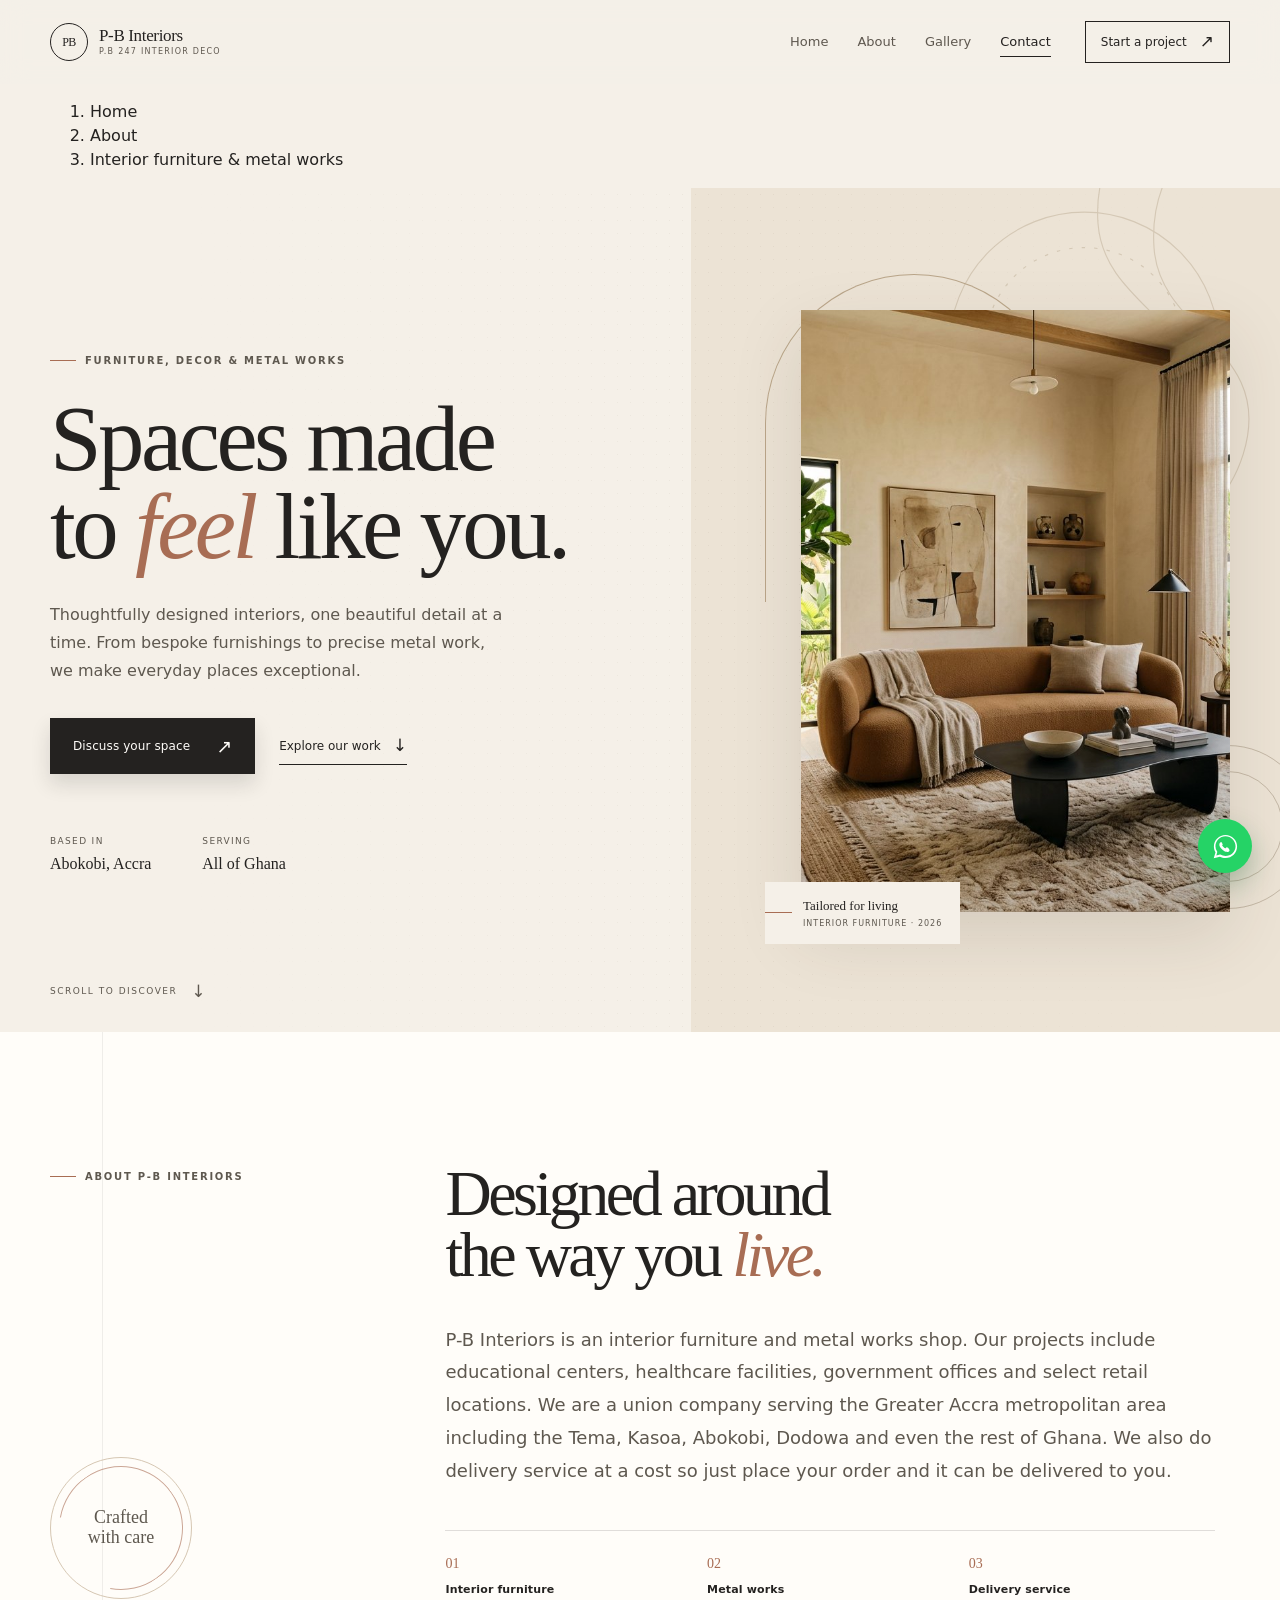
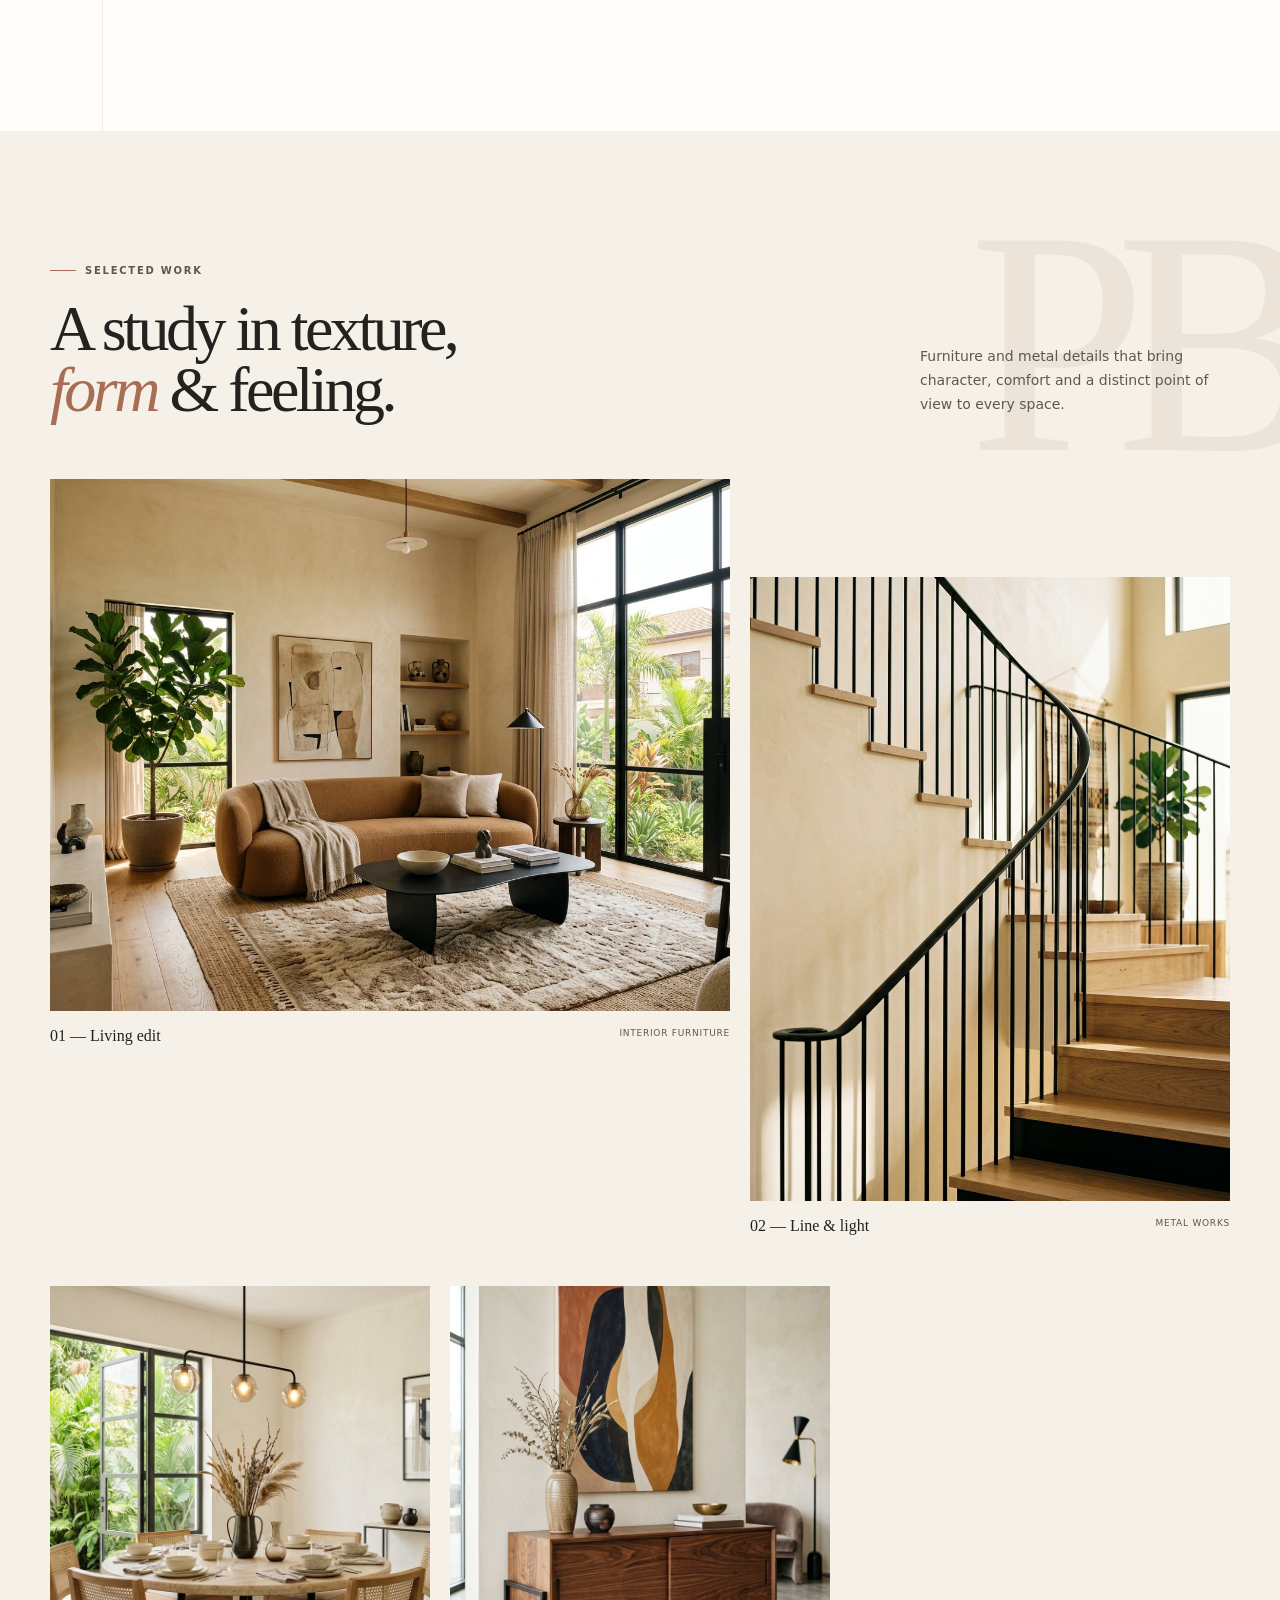
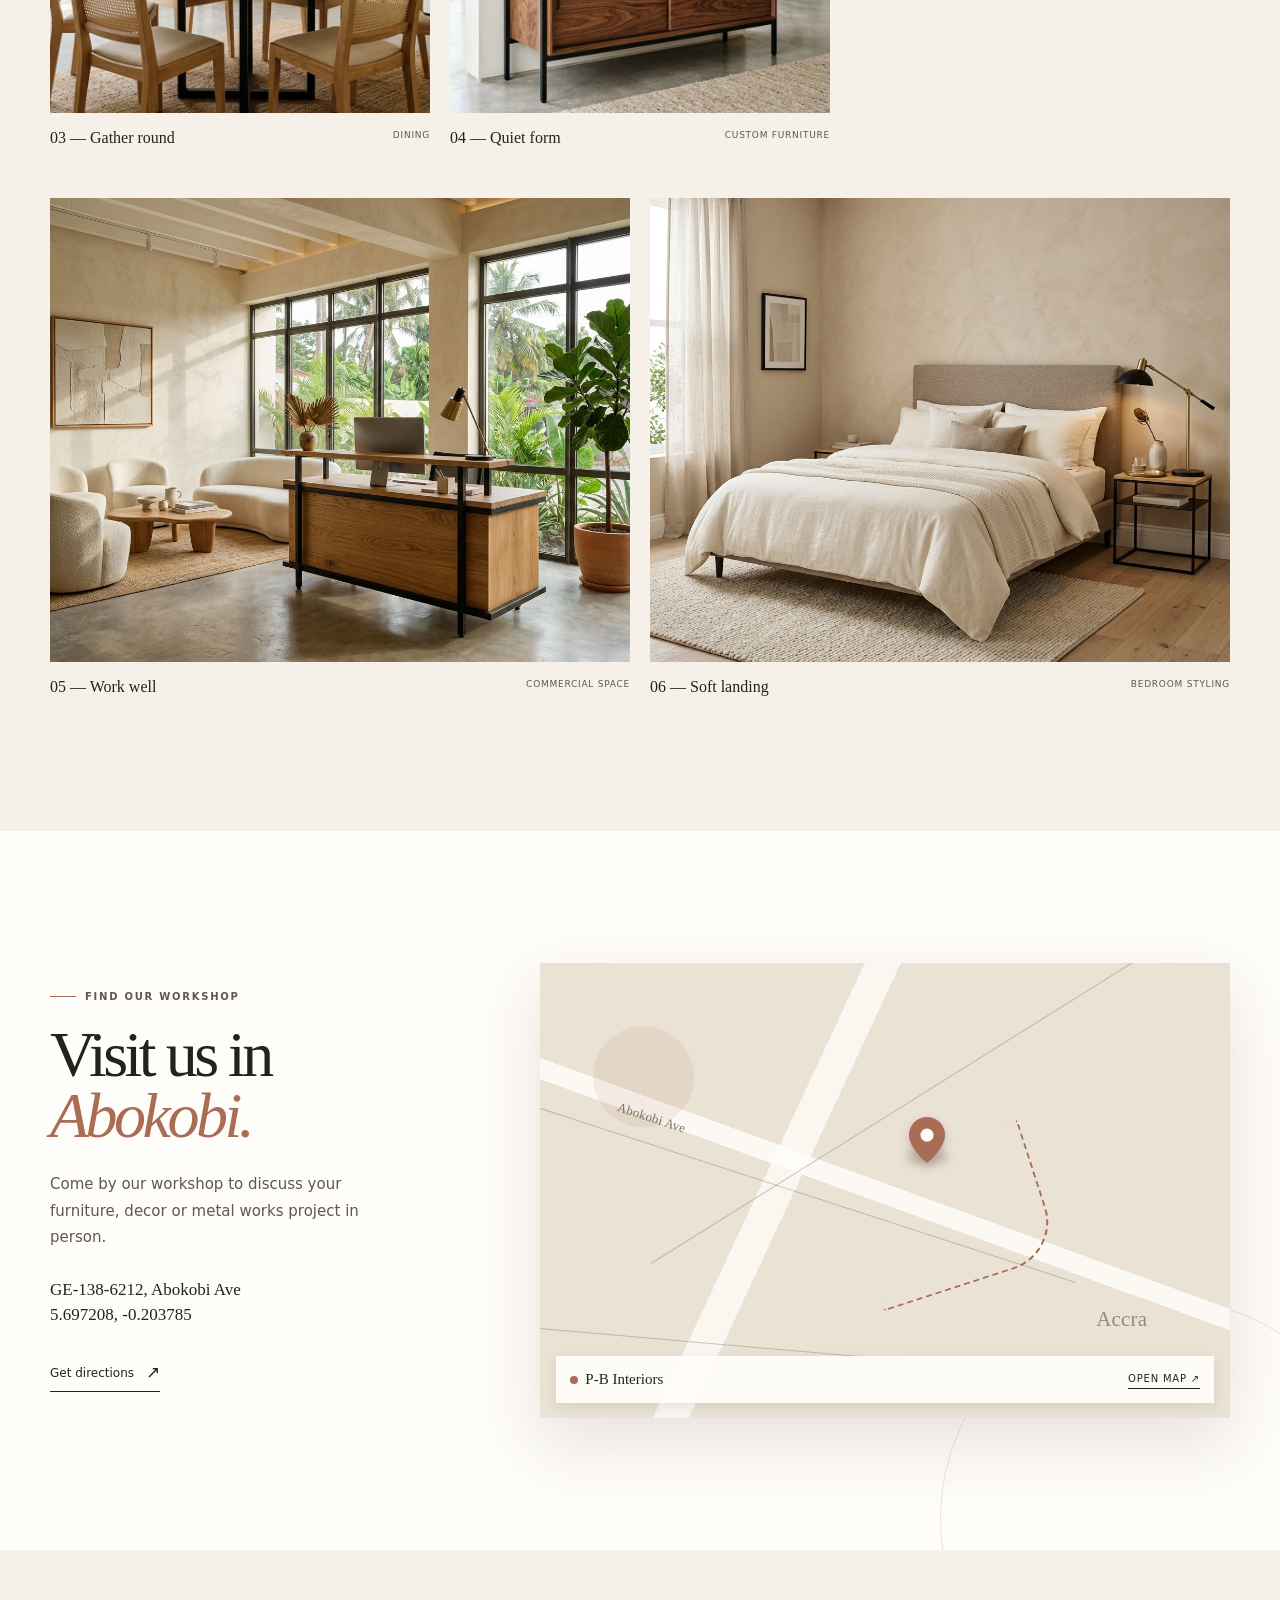
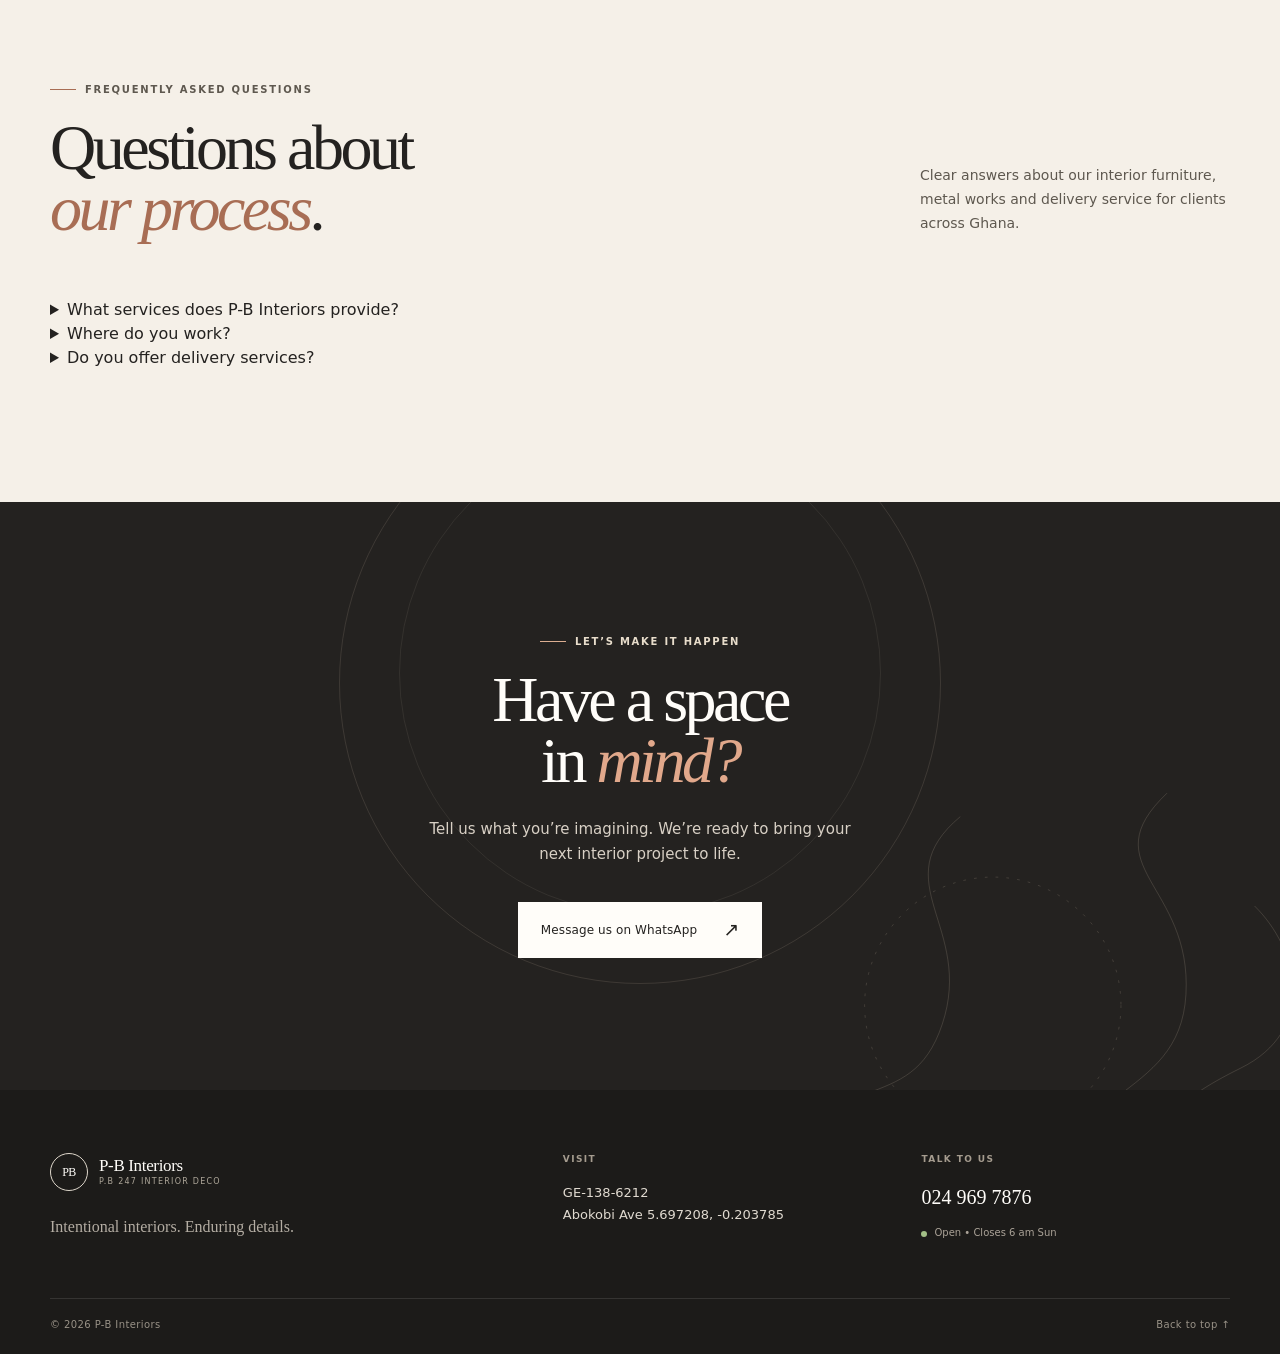
==== commit 2e5c31bb: "Update branding to PB and switch gallery images to JPG assets" ====
--- a/index.html
+++ b/index.html
@@ -3,22 +3,22 @@
 <head>
   <meta charset="UTF-8" />
   <meta name="viewport" content="width=device-width, initial-scale=1.0" />
-  <meta name="description" content="P-K Interiors offers bespoke interior furniture, metal works and delivery services across Greater Accra, Tema, Kasoa, Abokobi and the rest of Ghana." />
+  <meta name="description" content="P-B Interiors offers bespoke interior furniture, metal works and delivery services across Greater Accra, Tema, Kasoa, Abokobi and the rest of Ghana." />
   <meta name="robots" content="index,follow,max-image-preview:large,max-snippet:-1,max-video-preview:-1" />
   <meta name="theme-color" content="#f5efe6" />
   <meta name="google-site-verification" content="google-site-verification-code" />
-  <meta property="og:title" content="P-K Interiors | Interior Furniture & Metal Works in Ghana" />
+  <meta property="og:title" content="P-B Interiors | Interior Furniture & Metal Works in Ghana" />
   <meta property="og:description" content="Premium interior furniture and metal works for schools, healthcare, government offices and retail spaces across Greater Accra." />
   <meta property="og:type" content="website" />
   <meta property="og:url" content="https://pkinteriors.com/" />
-  <meta property="og:image" content="https://pkinteriors.com/assets/hero-image.svg" />
+  <meta property="og:image" content="https://pkinteriors.com/assets/gallery-1.jpg" />
   <meta name="twitter:card" content="summary_large_image" />
-  <meta name="twitter:title" content="P-K Interiors | Interior Furniture & Metal Works" />
+  <meta name="twitter:title" content="P-B Interiors | Interior Furniture & Metal Works" />
   <meta name="twitter:description" content="Bespoke interior furniture and metal works for homes, offices and commercial spaces in Greater Accra." />
-  <meta name="twitter:image" content="https://pkinteriors.com/assets/hero-image.svg" />
+  <meta name="twitter:image" content="https://pkinteriors.com/assets/gallery-1.jpg" />
   <link rel="canonical" href="https://pkinteriors.com/" />
   <link rel="stylesheet" href="style.css" />
-  <title>P-K Interiors | Interior Furniture & Metal Works in Ghana</title>
+  <title>P-B Interiors | Interior Furniture & Metal Works in Ghana</title>
   <script async src="https://www.googletagmanager.com/gtag/js?id=G-XXXXXXXXXX"></script>
   <script>
     window.dataLayer = window.dataLayer || [];
@@ -32,7 +32,7 @@
     "@graph": [
       {
         "@type": "Organization",
-        "name": "P-K Interiors",
+        "name": "P-B Interiors",
         "url": "https://pkinteriors.com/",
         "telephone": "+233249697876",
         "address": {
@@ -46,8 +46,8 @@
       },
       {
         "@type": "LocalBusiness",
-        "name": "P-K Interiors",
-        "image": "https://pkinteriors.com/assets/hero-image.svg",
+        "name": "P-B Interiors",
+        "image": "https://pkinteriors.com/assets/gallery-1.jpg",
         "telephone": "+233249697876",
         "url": "https://pkinteriors.com/",
         "priceRange": "$",
@@ -68,7 +68,7 @@
       },
       {
         "@type": "WebSite",
-        "name": "P-K Interiors",
+        "name": "P-B Interiors",
         "url": "https://pkinteriors.com/",
         "potentialAction": {
           "@type": "SearchAction",
@@ -81,17 +81,17 @@
         "mainEntity": [
           {
             "@type": "Question",
-            "name": "What services does P-K Interiors provide?",
+            "name": "What services does P-B Interiors provide?",
             "acceptedAnswer": {"@type": "Answer", "text": "We design and build interior furniture, metal works and delivery services for educational, healthcare, government and commercial projects across Greater Accra and Ghana."}
           },
           {
             "@type": "Question",
-            "name": "Where is P-K Interiors located?",
+            "name": "Where is P-B Interiors located?",
             "acceptedAnswer": {"@type": "Answer", "text": "We are based at GE-138-6212 Abokobi Ave and serve Greater Accra, Tema, Kasoa, Abokobi, Dodowa and the wider Ghana market."}
           },
           {
             "@type": "Question",
-            "name": "Can P-K Interiors deliver orders?",
+            "name": "Can P-B Interiors deliver orders?",
             "acceptedAnswer": {"@type": "Answer", "text": "Yes. Delivery is available at an additional cost, and we can arrange delivery to your preferred location after you place your order."}
           }
         ]
@@ -101,7 +101,7 @@
   </script>
   <style>
 /* --------------------------------------------------
-   P-K INTERIORS — visual system
+   P-B INTERIORS — visual system
    -------------------------------------------------- */
 :root {
   --ink: #242220;
@@ -268,10 +268,10 @@
 
   <header class="site-header" id="top">
     <div class="container nav-wrap">
-      <a class="brand" href="#top" aria-label="P-K Interiors home">
-        <span class="brand-mark" aria-hidden="true">PK</span>
+      <a class="brand" href="#top" aria-label="P-B Interiors home">
+        <span class="brand-mark" aria-hidden="true">PB</span>
         <span class="brand-copy">
-          <strong>P-K Interiors</strong>
+          <strong>P-B Interiors</strong>
           <small>P.B 247 Interior Deco</small>
         </span>
       </a>
@@ -319,7 +319,7 @@
             </a>
             <a class="text-link" href="#gallery">Explore our work <span aria-hidden="true">↓</span></a>
           </div>
-          <dl class="hero-details" aria-label="P-K Interiors highlights">
+          <dl class="hero-details" aria-label="P-B Interiors highlights">
             <div>
               <dt>Based in</dt>
               <dd>Abokobi, Accra</dd>
@@ -331,9 +331,9 @@
           </dl>
         </div>
 
-        <div class="hero-visual reveal reveal-delay" aria-label="Featured P-K Interiors project">
+        <div class="hero-visual reveal reveal-delay" aria-label="Featured P-B Interiors project">
           <div class="hero-photo-frame">
-            <img src="assets/hero-image.svg" alt="Featured P-K Interiors showroom with custom furnitures and metal finishes" loading="eager" decoding="async">
+            <img src="assets/gallery-1.jpg" alt="Featured P-B Interiors showroom with custom furnitures and metal finishes" loading="eager" decoding="async">
           </div>
           <div class="visual-arch" aria-hidden="true"></div>
           <div class="project-note">
@@ -350,12 +350,12 @@
     <section class="about section-pad" id="about" aria-labelledby="about-title">
       <div class="container about-grid">
         <div class="about-aside reveal">
-          <p class="eyebrow"><span></span> About P-K Interiors</p>
+          <p class="eyebrow"><span></span> About P-B Interiors</p>
           <div class="roundel" aria-hidden="true"><span>Crafted<br />with care</span></div>
         </div>
         <div class="about-content reveal reveal-delay">
           <h2 id="about-title">Designed around<br />the way you <em>live.</em></h2>
-          <p class="lead-copy">P-K Interiors is an interior furniture and metal works shop. Our projects include educational centers, healthcare facilities, government offices and select retail locations. We are a union company serving the Greater Accra metropolitan area including the Tema, Kasoa, Abokobi, Dodowa and even the rest of Ghana. We also do delivery service at a cost so just place your order and it can be delivered to you.</p>
+          <p class="lead-copy">P-B Interiors is an interior furniture and metal works shop. Our projects include educational centers, healthcare facilities, government offices and select retail locations. We are a union company serving the Greater Accra metropolitan area including the Tema, Kasoa, Abokobi, Dodowa and even the rest of Ghana. We also do delivery service at a cost so just place your order and it can be delivered to you.</p>
           <div class="about-line"></div>
           <div class="service-list" aria-label="Services">
             <span>01 <b>Interior furniture</b></span>
@@ -367,7 +367,7 @@
     </section>
 
     <section class="gallery section-pad" id="gallery" aria-labelledby="gallery-title">
-      <div class="gallery-bg-mark" aria-hidden="true">PK</div>
+      <div class="gallery-bg-mark" aria-hidden="true">PB</div>
       <div class="container">
         <div class="section-heading reveal">
           <div>
@@ -379,36 +379,36 @@
 
         <div class="gallery-grid">
           <figure class="gallery-card card-large reveal">
-            <a href="assets/gallery-living.svg" target="_blank" aria-label="View Living edit project image">
-              <img src="assets/gallery-living.svg" alt="Living room interior furniture installation with warm wood and fabric textures" loading="lazy" decoding="async">
+            <a href="assets/gallery-1.jpg" target="_blank" aria-label="View Living edit project image">
+              <img src="assets/gallery-1.jpg" alt="Living room interior furniture installation with warm wood and fabric textures" loading="lazy" decoding="async">
               <span class="gallery-overlay"><span>View project</span><i aria-hidden="true">↗</i></span>
             </a>
             <figcaption><span>01 — Living edit</span><small>Interior furniture</small></figcaption>
           </figure>
           <figure class="gallery-card card-tall reveal reveal-delay">
-            <a href="assets/gallery-metal.svg" target="_blank" aria-label="View Line and light project image">
-              <img src="assets/gallery-metal.svg" alt="Metalwork installation featuring sculptural lines and light in a modern interior" loading="lazy" decoding="async">
+            <a href="assets/gallery-2.jpg" target="_blank" aria-label="View Line and light project image">
+              <img src="assets/gallery-2.jpg" alt="Metalwork installation featuring sculptural lines and light in a modern interior" loading="lazy" decoding="async">
               <span class="gallery-overlay"><span>View project</span><i aria-hidden="true">↗</i></span>
             </a>
             <figcaption><span>02 — Line &amp; light</span><small>Metal works</small></figcaption>
           </figure>
           <figure class="gallery-card card-medium reveal">
-            <a href="assets/gallery-dining.svg" target="_blank" aria-label="View Gather round project image">
-              <img src="assets/gallery-dining.svg" alt="Dining area with fitted furniture, warm tones and layered detail" loading="lazy" decoding="async">
+            <a href="assets/gallery-3.jpg" target="_blank" aria-label="View Gather round project image">
+              <img src="assets/gallery-3.jpg" alt="Dining area with fitted furniture, warm tones and layered detail" loading="lazy" decoding="async">
               <span class="gallery-overlay"><span>View project</span><i aria-hidden="true">↗</i></span>
             </a>
             <figcaption><span>03 — Gather round</span><small>Dining</small></figcaption>
           </figure>
           <figure class="gallery-card card-medium reveal reveal-delay">
-            <a href="assets/gallery-furniture.svg" target="_blank" aria-label="View Quiet form project image">
-              <img src="assets/gallery-furniture.svg" alt="Custom furniture piece designed for a contemporary commercial space" loading="lazy" decoding="async">
+            <a href="assets/gallery-4.jpg" target="_blank" aria-label="View Quiet form project image">
+              <img src="assets/gallery-4.jpg" alt="Custom furniture piece designed for a contemporary commercial space" loading="lazy" decoding="async">
               <span class="gallery-overlay"><span>View project</span><i aria-hidden="true">↗</i></span>
             </a>
             <figcaption><span>04 — Quiet form</span><small>Custom furniture</small></figcaption>
           </figure>
           <figure class="gallery-card card-wide reveal">
-            <a href="assets/gallery-bedroom.svg" target="_blank" aria-label="View Work well project image">
-              <img src="assets/gallery-bedroom.svg" alt="Bedroom styling with relaxed upholstery and understated detail" loading="lazy" decoding="async">
+            <a href="assets/gallery-5.jpg" target="_blank" aria-label="View Work well project image">
+              <img src="assets/gallery-5.jpg" alt="Bedroom styling with relaxed upholstery and understated detail" loading="lazy" decoding="async">
               <span class="gallery-overlay"><span>View project</span><i aria-hidden="true">↗</i></span>
             </a>
             <figcaption><span>05 — Work well</span><small>Commercial space</small></figcaption>
@@ -440,15 +440,15 @@
             <span class="map-label map-label-one">Abokobi Ave</span><span class="map-label map-label-two">Accra</span>
           </div>
           <iframe
-            title="Map showing P-K Interiors on Abokobi Ave"
+            title="Map showing P-B Interiors on Abokobi Ave"
             src="https://www.openstreetmap.org/export/embed.html?bbox=-0.213785%2C5.692208%2C-0.193785%2C5.702208&amp;layer=mapnik&amp;marker=5.697208%2C-0.203785"
             loading="lazy"
             referrerpolicy="no-referrer-when-downgrade">
           </iframe>
-          <a class="map-pin" href="https://www.google.com/maps/dir/?api=1&amp;destination=5.697208%2C-0.203785" target="_blank" rel="noopener" aria-label="Get directions to P-K Interiors">
+          <a class="map-pin" href="https://www.google.com/maps/dir/?api=1&amp;destination=5.697208%2C-0.203785" target="_blank" rel="noopener" aria-label="Get directions to P-B Interiors">
             <svg viewBox="0 0 28 35" aria-hidden="true"><path d="M14 0C6.4 0 .25 6.15.25 13.75.25 24.06 14 35 14 35s13.75-10.94 13.75-21.25C27.75 6.15 21.6 0 14 0Z" fill="currentColor"/><circle cx="14" cy="13.75" r="5" fill="#fffdf9"/></svg>
           </a>
-          <div class="map-caption"><span><i aria-hidden="true"></i> P-K Interiors</span><a href="https://www.google.com/maps/dir/?api=1&amp;destination=5.697208%2C-0.203785" target="_blank" rel="noopener">Open map ↗</a></div>
+          <div class="map-caption"><span><i aria-hidden="true"></i> P-B Interiors</span><a href="https://www.google.com/maps/dir/?api=1&amp;destination=5.697208%2C-0.203785" target="_blank" rel="noopener">Open map ↗</a></div>
         </div>
       </div>
     </section>
@@ -464,7 +464,7 @@
         </div>
         <div class="faq-list">
           <details class="faq-item reveal">
-            <summary>What services does P-K Interiors provide?</summary>
+            <summary>What services does P-B Interiors provide?</summary>
             <p>We create bespoke interior furniture, metal works and fitted decorative pieces for schools, healthcare, government offices and retail spaces, all tailored to the client’s brief.</p>
           </details>
           <details class="faq-item reveal reveal-delay">
@@ -496,8 +496,8 @@
     <div class="container footer-grid">
       <div class="footer-brand">
         <a class="brand brand-footer" href="#top" aria-label="Back to top">
-          <span class="brand-mark" aria-hidden="true">PK</span>
-          <span class="brand-copy"><strong>P-K Interiors</strong><small>P.B 247 Interior Deco</small></span>
+          <span class="brand-mark" aria-hidden="true">PB</span>
+          <span class="brand-copy"><strong>P-B Interiors</strong><small>P.B 247 Interior Deco</small></span>
         </a>
         <p>Intentional interiors. Enduring details.</p>
       </div>
@@ -512,12 +512,12 @@
       </div>
     </div>
     <div class="container footer-bottom">
-      <span>© <span id="current-year"></span> P-K Interiors</span>
+      <span>© <span id="current-year"></span> P-B Interiors</span>
       <a href="#top">Back to top <span aria-hidden="true">↑</span></a>
     </div>
   </footer>
 
-  <a class="whatsapp-float" href="https://wa.me/233249697876" target="_blank" rel="noopener" aria-label="Chat with P-K Interiors on WhatsApp">
+  <a class="whatsapp-float" href="https://wa.me/233249697876" target="_blank" rel="noopener" aria-label="Chat with P-B Interiors on WhatsApp">
     <span class="whatsapp-tooltip">Chat with us</span>
     <svg viewBox="0 0 32 32" aria-hidden="true" focusable="false"><path fill="currentColor" d="M19.1 17.7c-.2-.1-1.4-.7-1.6-.8-.2-.1-.4-.1-.6.1-.2.2-.6.8-.8.9-.1.2-.3.2-.5.1-1.4-.7-2.4-1.6-3.3-3-.1-.2 0-.3.1-.5l.4-.5c.1-.2.1-.3 0-.5-.1-.1-.6-1.4-.8-1.9-.2-.5-.4-.4-.6-.4h-.5c-.2 0-.5.1-.7.3-.2.2-1 1-1 2.5s1 2.9 1.2 3.1c.1.2 2 3.1 4.9 4.3.7.3 1.2.4 1.6.5.7.2 1.3.1 1.8.1.5-.1 1.4-.6 1.6-1.1.2-.6.2-1.1.2-1.2-.1-.1-.2-.2-.4-.3Z"/><path fill="currentColor" d="M16 3.2C8.9 3.2 3.2 8.9 3.2 16c0 2.3.6 4.5 1.8 6.4L3 29l6.8-1.8c1.8 1 4 1.6 6.2 1.6 7.1 0 12.8-5.7 12.8-12.8S23.1 3.2 16 3.2Zm0 23.3c-2.1 0-4-.6-5.7-1.6l-.4-.2-4 1.1 1.1-3.9-.3-.4a10.4 10.4 0 0 1-1.8-5.8C4.9 9.6 9.9 4.6 16 4.6s11.1 5 11.1 11.1-5 10.8-11.1 10.8Z"/></svg>
   </a>
--- a/style.css
+++ b/style.css
@@ -1,5 +1,5 @@
 /* --------------------------------------------------
-   P-K INTERIORS — visual system
+   P-B INTERIORS — visual system
    -------------------------------------------------- */
 :root {
   --ink: #242220;
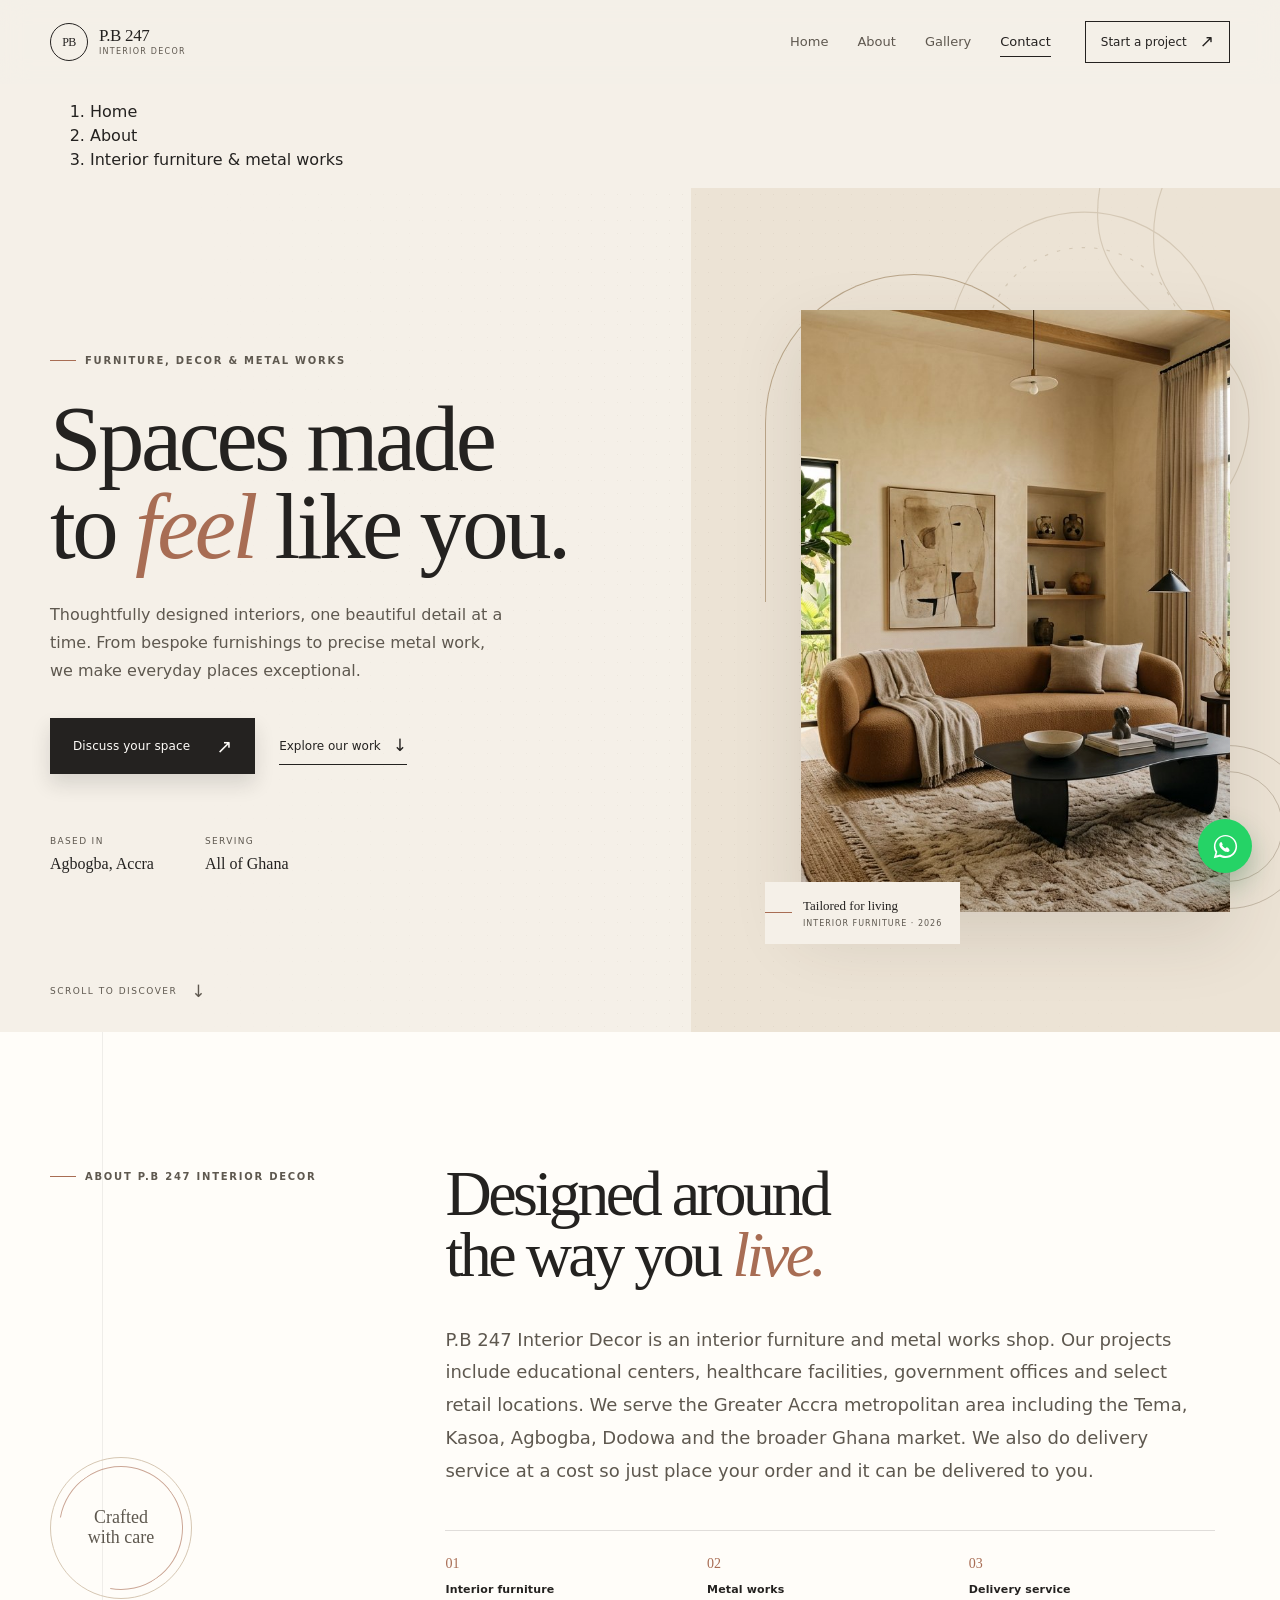
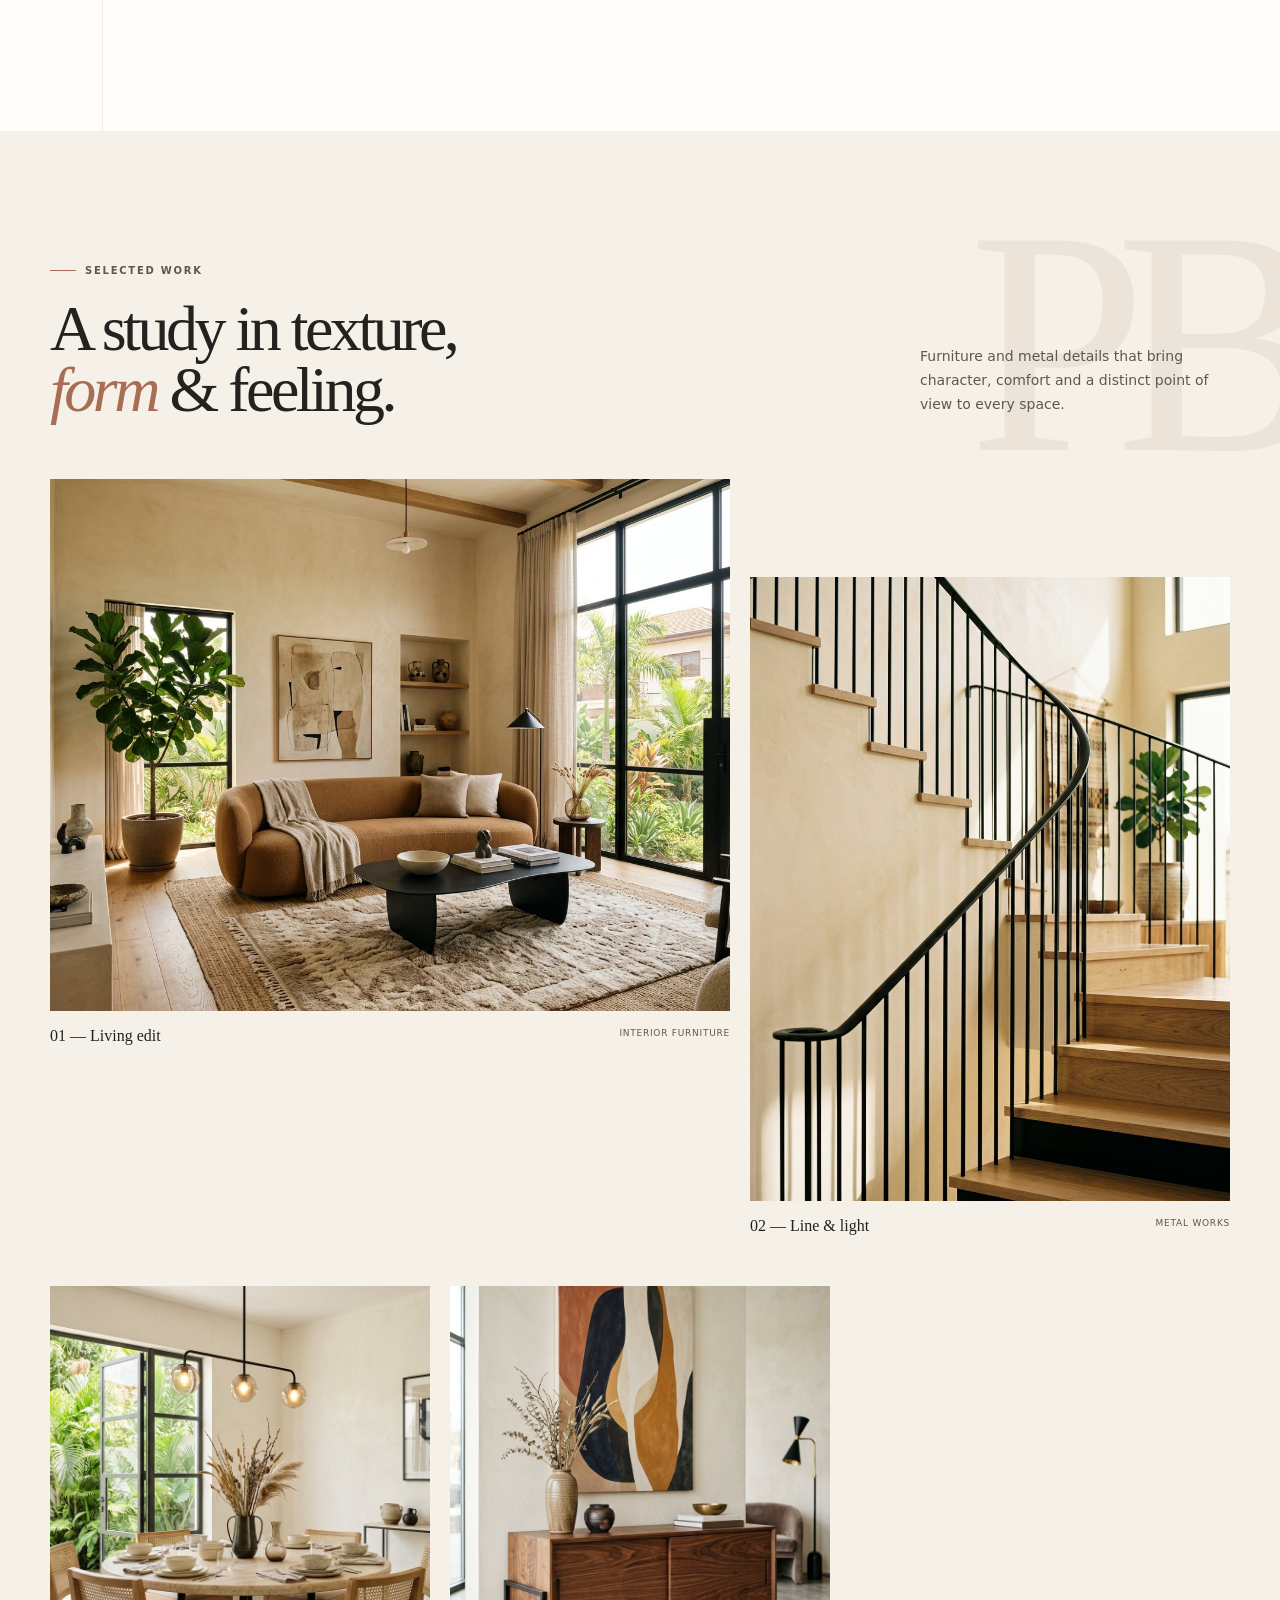
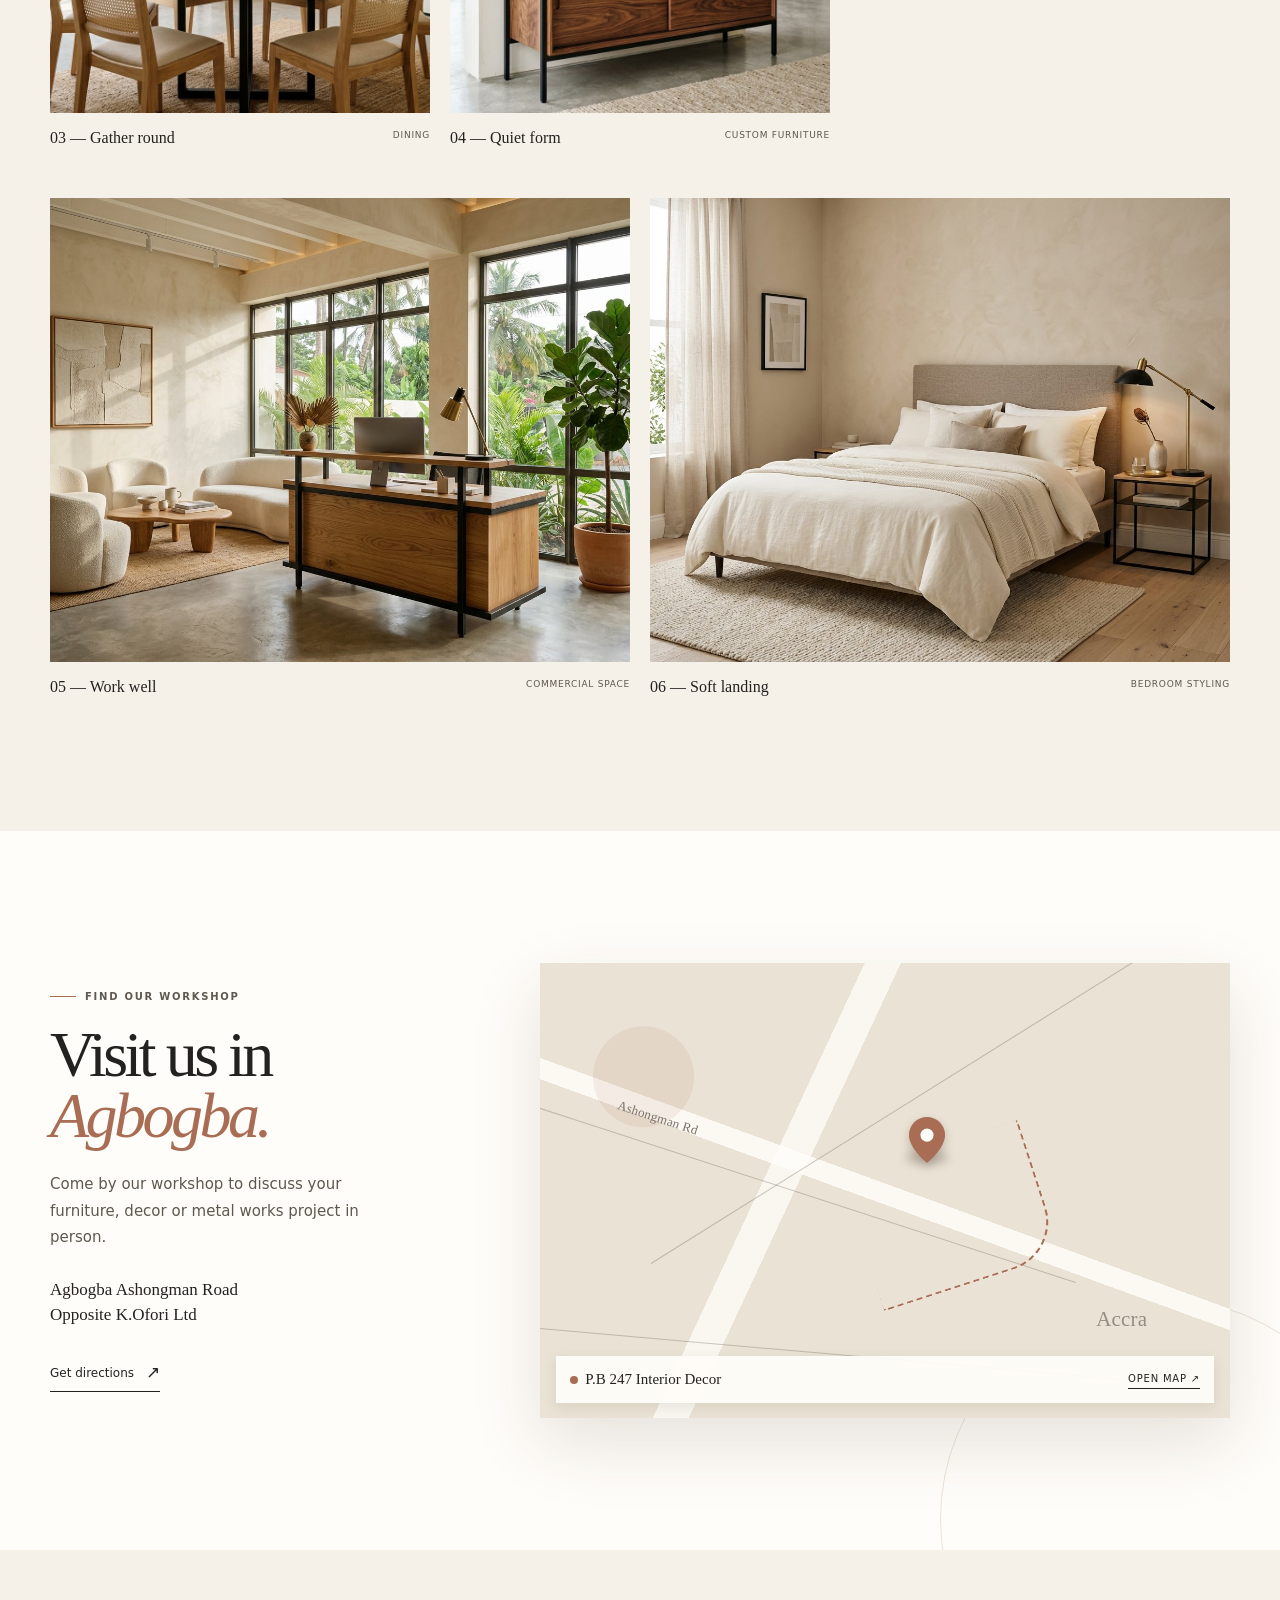
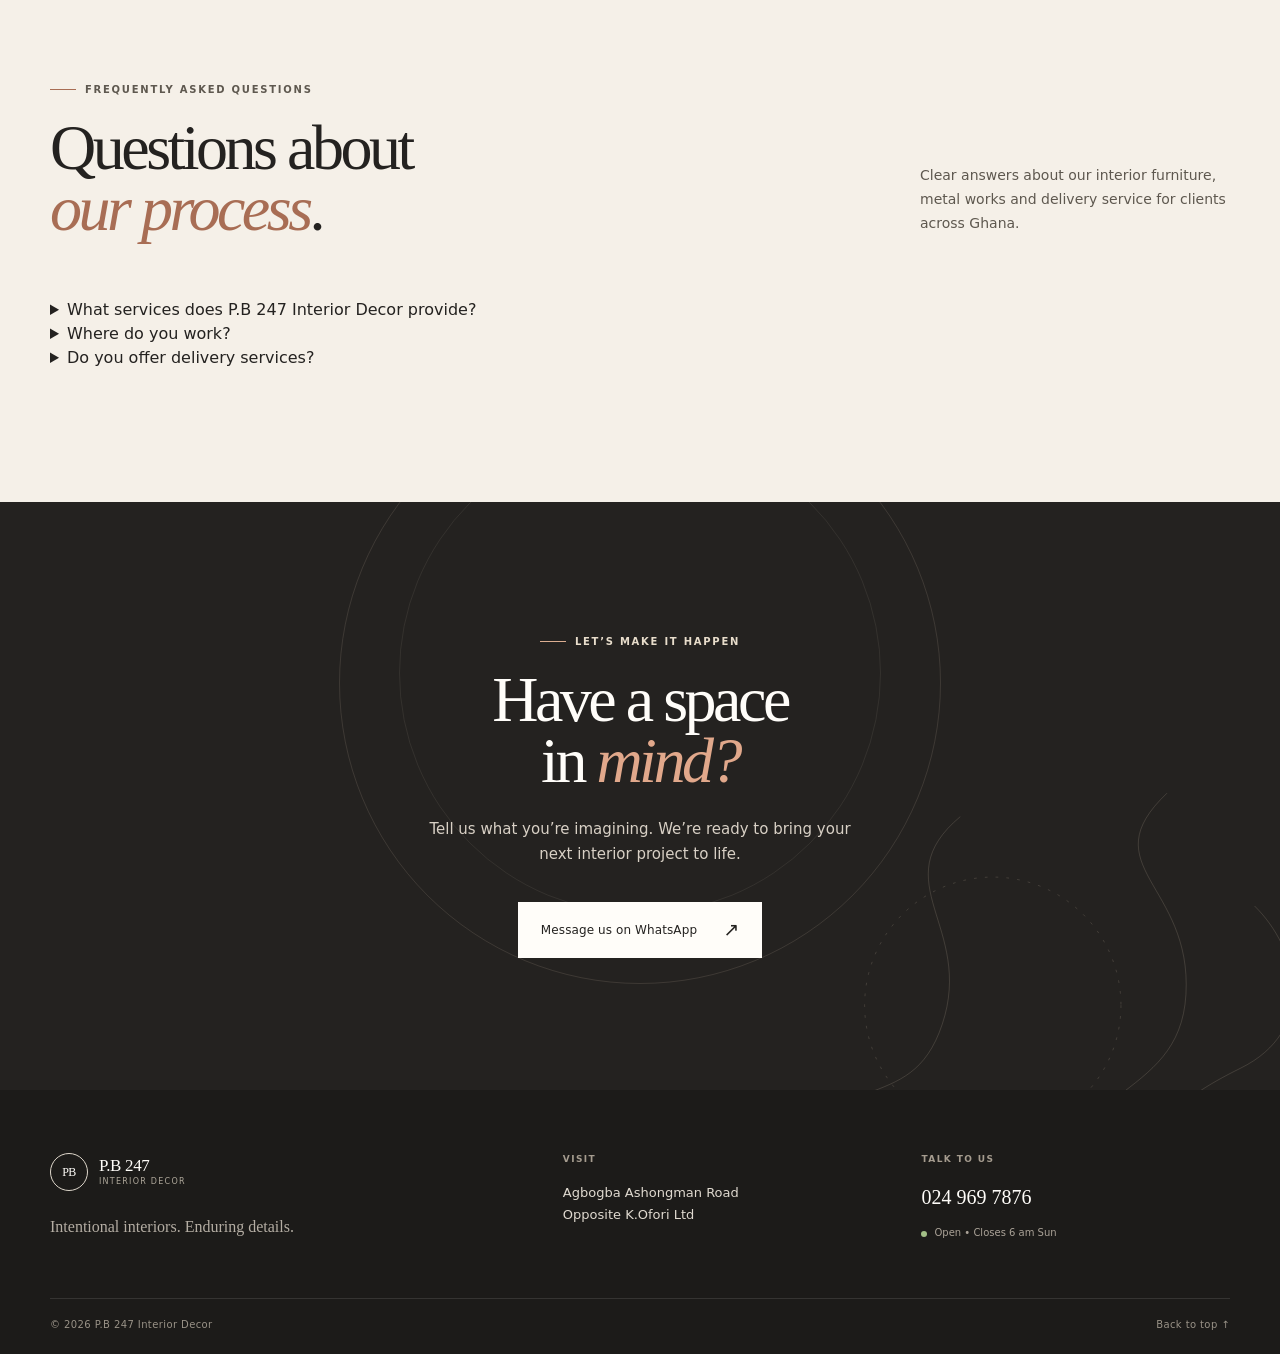
==== commit c356286f: "chore: rebrand to P.B 247 Interior Decor, update address, and add new hero SVG illustration" ====
--- a/index.html
+++ b/index.html
@@ -3,22 +3,22 @@
 <head>
   <meta charset="UTF-8" />
   <meta name="viewport" content="width=device-width, initial-scale=1.0" />
-  <meta name="description" content="P-B Interiors offers bespoke interior furniture, metal works and delivery services across Greater Accra, Tema, Kasoa, Abokobi and the rest of Ghana." />
+  <meta name="description" content="P.B 247 Interior Decor offers bespoke interior furniture, metal works and delivery services across Greater Accra, Tema, Kasoa, Agbogba and the rest of Ghana." />
   <meta name="robots" content="index,follow,max-image-preview:large,max-snippet:-1,max-video-preview:-1" />
   <meta name="theme-color" content="#f5efe6" />
   <meta name="google-site-verification" content="google-site-verification-code" />
-  <meta property="og:title" content="P-B Interiors | Interior Furniture & Metal Works in Ghana" />
+  <meta property="og:title" content="P.B 247 Interior Decor | Interior Furniture & Metal Works in Ghana" />
   <meta property="og:description" content="Premium interior furniture and metal works for schools, healthcare, government offices and retail spaces across Greater Accra." />
   <meta property="og:type" content="website" />
-  <meta property="og:url" content="https://pkinteriors.com/" />
-  <meta property="og:image" content="https://pkinteriors.com/assets/gallery-1.jpg" />
+  <meta property="og:url" content="https://pb247interiordecor.com/" />
+  <meta property="og:image" content="https://pb247interiordecor.com/assets/gallery-1.jpg" />
   <meta name="twitter:card" content="summary_large_image" />
-  <meta name="twitter:title" content="P-B Interiors | Interior Furniture & Metal Works" />
+  <meta name="twitter:title" content="P.B 247 Interior Decor | Interior Furniture & Metal Works" />
   <meta name="twitter:description" content="Bespoke interior furniture and metal works for homes, offices and commercial spaces in Greater Accra." />
-  <meta name="twitter:image" content="https://pkinteriors.com/assets/gallery-1.jpg" />
-  <link rel="canonical" href="https://pkinteriors.com/" />
+  <meta name="twitter:image" content="https://pb247interiordecor.com/assets/gallery-1.jpg" />
+  <link rel="canonical" href="https://pb247interiordecor.com/" />
   <link rel="stylesheet" href="style.css" />
-  <title>P-B Interiors | Interior Furniture & Metal Works in Ghana</title>
+  <title>P.B 247 Interior Decor | Interior Furniture & Metal Works in Ghana</title>
   <script async src="https://www.googletagmanager.com/gtag/js?id=G-XXXXXXXXXX"></script>
   <script>
     window.dataLayer = window.dataLayer || [];
@@ -32,13 +32,13 @@
     "@graph": [
       {
         "@type": "Organization",
-        "name": "P-B Interiors",
-        "url": "https://pkinteriors.com/",
+        "name": "P.B 247 Interior Decor",
+        "url": "https://pb247interiordecor.com/",
         "telephone": "+233249697876",
         "address": {
           "@type": "PostalAddress",
-          "streetAddress": "GE-138-6212 Abokobi Ave",
-          "addressLocality": "Abokobi",
+          "streetAddress": "Agbogba Ashongman Road, Opposite K.Ofori Ltd",
+          "addressLocality": "Agbogba",
           "addressRegion": "Greater Accra",
           "addressCountry": "GH"
         },
@@ -46,33 +46,33 @@
       },
       {
         "@type": "LocalBusiness",
-        "name": "P-B Interiors",
-        "image": "https://pkinteriors.com/assets/gallery-1.jpg",
+        "name": "P.B 247 Interior Decor",
+        "image": "https://pb247interiordecor.com/assets/gallery-1.jpg",
         "telephone": "+233249697876",
-        "url": "https://pkinteriors.com/",
+        "url": "https://pb247interiordecor.com/",
         "priceRange": "$",
         "address": {
           "@type": "PostalAddress",
-          "streetAddress": "GE-138-6212 Abokobi Ave",
-          "addressLocality": "Abokobi",
+          "streetAddress": "Agbogba Ashongman Road, Opposite K.Ofori Ltd",
+          "addressLocality": "Agbogba",
           "addressRegion": "Greater Accra",
           "addressCountry": "GH"
         },
         "geo": {
           "@type": "GeoCoordinates",
-          "latitude": "5.697208",
-          "longitude": "-0.203785"
+          "latitude": "5.6908428",
+          "longitude": "-0.2331369"
         },
         "description": "Interior furniture and metal works contractor serving government, education, healthcare and retail sectors across Greater Accra and Ghana.",
         "openingHoursSpecification": [{"@type":"OpeningHoursSpecification","dayOfWeek":"Sunday","opens":"00:00","closes":"06:00"}]
       },
       {
         "@type": "WebSite",
-        "name": "P-B Interiors",
-        "url": "https://pkinteriors.com/",
+        "name": "P.B 247 Interior Decor",
+        "url": "https://pb247interiordecor.com/",
         "potentialAction": {
           "@type": "SearchAction",
-          "target": "https://pkinteriors.com/#gallery",
+          "target": "https://pb247interiordecor.com/#gallery",
           "query-input": "required name=search_term_string"
         }
       },
@@ -81,17 +81,17 @@
         "mainEntity": [
           {
             "@type": "Question",
-            "name": "What services does P-B Interiors provide?",
+            "name": "What services does P.B 247 Interior Decor provide?",
             "acceptedAnswer": {"@type": "Answer", "text": "We design and build interior furniture, metal works and delivery services for educational, healthcare, government and commercial projects across Greater Accra and Ghana."}
           },
           {
             "@type": "Question",
-            "name": "Where is P-B Interiors located?",
-            "acceptedAnswer": {"@type": "Answer", "text": "We are based at GE-138-6212 Abokobi Ave and serve Greater Accra, Tema, Kasoa, Abokobi, Dodowa and the wider Ghana market."}
+            "name": "Where is P.B 247 Interior Decor located?",
+            "acceptedAnswer": {"@type": "Answer", "text": "We are based on Agbogba Ashongman Road, opposite K.Ofori Ltd and serve Greater Accra, Tema, Kasoa, Agbogba, Dodowa and the wider Ghana market."}
           },
           {
             "@type": "Question",
-            "name": "Can P-B Interiors deliver orders?",
+            "name": "Can P.B 247 Interior Decor deliver orders?",
             "acceptedAnswer": {"@type": "Answer", "text": "Yes. Delivery is available at an additional cost, and we can arrange delivery to your preferred location after you place your order."}
           }
         ]
@@ -101,7 +101,7 @@
   </script>
   <style>
 /* --------------------------------------------------
-   P-B INTERIORS — visual system
+   P.B 247 INTERIOR DECOR — visual system
    -------------------------------------------------- */
 :root {
   --ink: #242220;
@@ -268,11 +268,11 @@
 
   <header class="site-header" id="top">
     <div class="container nav-wrap">
-      <a class="brand" href="#top" aria-label="P-B Interiors home">
+      <a class="brand" href="#top" aria-label="P.B 247 Interior Decor home">
         <span class="brand-mark" aria-hidden="true">PB</span>
         <span class="brand-copy">
-          <strong>P-B Interiors</strong>
-          <small>P.B 247 Interior Deco</small>
+          <strong>P.B 247</strong>
+          <small>Interior Decor</small>
         </span>
       </a>
 
@@ -319,10 +319,10 @@
             </a>
             <a class="text-link" href="#gallery">Explore our work <span aria-hidden="true">↓</span></a>
           </div>
-          <dl class="hero-details" aria-label="P-B Interiors highlights">
+          <dl class="hero-details" aria-label="P.B 247 Interior Decor highlights">
             <div>
               <dt>Based in</dt>
-              <dd>Abokobi, Accra</dd>
+              <dd>Agbogba, Accra</dd>
             </div>
             <div>
               <dt>Serving</dt>
@@ -331,9 +331,9 @@
           </dl>
         </div>
 
-        <div class="hero-visual reveal reveal-delay" aria-label="Featured P-B Interiors project">
+        <div class="hero-visual reveal reveal-delay" aria-label="Featured P.B 247 Interior Decor project">
           <div class="hero-photo-frame">
-            <img src="assets/gallery-1.jpg" alt="Featured P-B Interiors showroom with custom furnitures and metal finishes" loading="eager" decoding="async">
+            <img src="assets/gallery-1.jpg" alt="Featured P.B 247 Interior Decor showroom with custom furniture and metal finishes" loading="eager" decoding="async">
           </div>
           <div class="visual-arch" aria-hidden="true"></div>
           <div class="project-note">
@@ -350,12 +350,12 @@
     <section class="about section-pad" id="about" aria-labelledby="about-title">
       <div class="container about-grid">
         <div class="about-aside reveal">
-          <p class="eyebrow"><span></span> About P-B Interiors</p>
+          <p class="eyebrow"><span></span> About P.B 247 Interior Decor</p>
           <div class="roundel" aria-hidden="true"><span>Crafted<br />with care</span></div>
         </div>
         <div class="about-content reveal reveal-delay">
           <h2 id="about-title">Designed around<br />the way you <em>live.</em></h2>
-          <p class="lead-copy">P-B Interiors is an interior furniture and metal works shop. Our projects include educational centers, healthcare facilities, government offices and select retail locations. We are a union company serving the Greater Accra metropolitan area including the Tema, Kasoa, Abokobi, Dodowa and even the rest of Ghana. We also do delivery service at a cost so just place your order and it can be delivered to you.</p>
+          <p class="lead-copy">P.B 247 Interior Decor is an interior furniture and metal works shop. Our projects include educational centers, healthcare facilities, government offices and select retail locations. We serve the Greater Accra metropolitan area including the Tema, Kasoa, Agbogba, Dodowa and the broader Ghana market. We also do delivery service at a cost so just place your order and it can be delivered to you.</p>
           <div class="about-line"></div>
           <div class="service-list" aria-label="Services">
             <span>01 <b>Interior furniture</b></span>
@@ -428,27 +428,27 @@
       <div class="container location-grid">
         <div class="location-copy reveal">
           <p class="eyebrow"><span></span> Find our workshop</p>
-          <h2 id="location-title">Visit us in<br /><em>Abokobi.</em></h2>
+          <h2 id="location-title">Visit us in<br /><em>Agbogba.</em></h2>
           <p>Come by our workshop to discuss your furniture, decor or metal works project in person.</p>
-          <address>GE-138-6212, Abokobi Ave<br />5.697208, -0.203785</address>
-          <a class="text-link" href="https://www.google.com/maps/dir/?api=1&amp;destination=5.697208%2C-0.203785" target="_blank" rel="noopener">Get directions <span aria-hidden="true">↗</span></a>
+          <address>Agbogba Ashongman Road<br />Opposite K.Ofori Ltd</address>
+          <a class="text-link" href="https://www.google.com/maps/dir/?api=1&amp;destination=5.6908428%2C-0.2331369" target="_blank" rel="noopener">Get directions <span aria-hidden="true">↗</span></a>
         </div>
         <div class="map-shell reveal reveal-delay">
           <div class="map-fallback" aria-hidden="true">
             <span class="street street-one"></span><span class="street street-two"></span><span class="street street-three"></span>
             <span class="map-route"></span>
-            <span class="map-label map-label-one">Abokobi Ave</span><span class="map-label map-label-two">Accra</span>
+            <span class="map-label map-label-one">Ashongman Rd</span><span class="map-label map-label-two">Accra</span>
           </div>
           <iframe
-            title="Map showing P-B Interiors on Abokobi Ave"
-            src="https://www.openstreetmap.org/export/embed.html?bbox=-0.213785%2C5.692208%2C-0.193785%2C5.702208&amp;layer=mapnik&amp;marker=5.697208%2C-0.203785"
+            title="Map showing P.B 247 Interior Decor on Agbogba Ashongman Road"
+            src="https://www.openstreetmap.org/export/embed.html?bbox=-0.2431369%2C5.6858428%2C-0.2231369%2C5.6958428&amp;layer=mapnik&amp;marker=5.6908428%2C-0.2331369"
             loading="lazy"
             referrerpolicy="no-referrer-when-downgrade">
           </iframe>
-          <a class="map-pin" href="https://www.google.com/maps/dir/?api=1&amp;destination=5.697208%2C-0.203785" target="_blank" rel="noopener" aria-label="Get directions to P-B Interiors">
+          <a class="map-pin" href="https://www.google.com/maps/dir/?api=1&amp;destination=5.6908428%2C-0.2331369" target="_blank" rel="noopener" aria-label="Get directions to P.B 247 Interior Decor">
             <svg viewBox="0 0 28 35" aria-hidden="true"><path d="M14 0C6.4 0 .25 6.15.25 13.75.25 24.06 14 35 14 35s13.75-10.94 13.75-21.25C27.75 6.15 21.6 0 14 0Z" fill="currentColor"/><circle cx="14" cy="13.75" r="5" fill="#fffdf9"/></svg>
           </a>
-          <div class="map-caption"><span><i aria-hidden="true"></i> P-B Interiors</span><a href="https://www.google.com/maps/dir/?api=1&amp;destination=5.697208%2C-0.203785" target="_blank" rel="noopener">Open map ↗</a></div>
+          <div class="map-caption"><span><i aria-hidden="true"></i> P.B 247 Interior Decor</span><a href="https://www.google.com/maps/dir/?api=1&amp;destination=5.6908428%2C-0.2331369" target="_blank" rel="noopener">Open map ↗</a></div>
         </div>
       </div>
     </section>
@@ -464,12 +464,12 @@
         </div>
         <div class="faq-list">
           <details class="faq-item reveal">
-            <summary>What services does P-B Interiors provide?</summary>
+            <summary>What services does P.B 247 Interior Decor provide?</summary>
             <p>We create bespoke interior furniture, metal works and fitted decorative pieces for schools, healthcare, government offices and retail spaces, all tailored to the client’s brief.</p>
           </details>
           <details class="faq-item reveal reveal-delay">
             <summary>Where do you work?</summary>
-            <p>We serve the Greater Accra metropolitan area including Tema, Kasoa, Abokobi, Dodowa and the broader Ghana market.</p>
+            <p>We serve the Greater Accra metropolitan area including Tema, Kasoa, Agbogba, Dodowa and the broader Ghana market.</p>
           </details>
           <details class="faq-item reveal">
             <summary>Do you offer delivery services?</summary>
@@ -497,13 +497,13 @@
       <div class="footer-brand">
         <a class="brand brand-footer" href="#top" aria-label="Back to top">
           <span class="brand-mark" aria-hidden="true">PB</span>
-          <span class="brand-copy"><strong>P-B Interiors</strong><small>P.B 247 Interior Deco</small></span>
+          <span class="brand-copy"><strong>P.B 247</strong><small>Interior Decor</small></span>
         </a>
         <p>Intentional interiors. Enduring details.</p>
       </div>
       <address class="footer-column">
         <span class="footer-label">Visit</span>
-        <p>GE-138-6212<br />Abokobi Ave 5.697208, -0.203785</p>
+        <p>Agbogba Ashongman Road<br />Opposite K.Ofori Ltd</p>
       </address>
       <div class="footer-column">
         <span class="footer-label">Talk to us</span>
@@ -512,12 +512,12 @@
       </div>
     </div>
     <div class="container footer-bottom">
-      <span>© <span id="current-year"></span> P-B Interiors</span>
+      <span>© <span id="current-year"></span> P.B 247 Interior Decor</span>
       <a href="#top">Back to top <span aria-hidden="true">↑</span></a>
     </div>
   </footer>
 
-  <a class="whatsapp-float" href="https://wa.me/233249697876" target="_blank" rel="noopener" aria-label="Chat with P-B Interiors on WhatsApp">
+  <a class="whatsapp-float" href="https://wa.me/233249697876" target="_blank" rel="noopener" aria-label="Chat with P.B 247 Interior Decor on WhatsApp">
     <span class="whatsapp-tooltip">Chat with us</span>
     <svg viewBox="0 0 32 32" aria-hidden="true" focusable="false"><path fill="currentColor" d="M19.1 17.7c-.2-.1-1.4-.7-1.6-.8-.2-.1-.4-.1-.6.1-.2.2-.6.8-.8.9-.1.2-.3.2-.5.1-1.4-.7-2.4-1.6-3.3-3-.1-.2 0-.3.1-.5l.4-.5c.1-.2.1-.3 0-.5-.1-.1-.6-1.4-.8-1.9-.2-.5-.4-.4-.6-.4h-.5c-.2 0-.5.1-.7.3-.2.2-1 1-1 2.5s1 2.9 1.2 3.1c.1.2 2 3.1 4.9 4.3.7.3 1.2.4 1.6.5.7.2 1.3.1 1.8.1.5-.1 1.4-.6 1.6-1.1.2-.6.2-1.1.2-1.2-.1-.1-.2-.2-.4-.3Z"/><path fill="currentColor" d="M16 3.2C8.9 3.2 3.2 8.9 3.2 16c0 2.3.6 4.5 1.8 6.4L3 29l6.8-1.8c1.8 1 4 1.6 6.2 1.6 7.1 0 12.8-5.7 12.8-12.8S23.1 3.2 16 3.2Zm0 23.3c-2.1 0-4-.6-5.7-1.6l-.4-.2-4 1.1 1.1-3.9-.3-.4a10.4 10.4 0 0 1-1.8-5.8C4.9 9.6 9.9 4.6 16 4.6s11.1 5 11.1 11.1-5 10.8-11.1 10.8Z"/></svg>
   </a>
--- a/style.css
+++ b/style.css
@@ -1,5 +1,5 @@
 /* --------------------------------------------------
-   P-B INTERIORS — visual system
+   P.B 247 INTERIOR DECOR — visual system
    -------------------------------------------------- */
 :root {
   --ink: #242220;
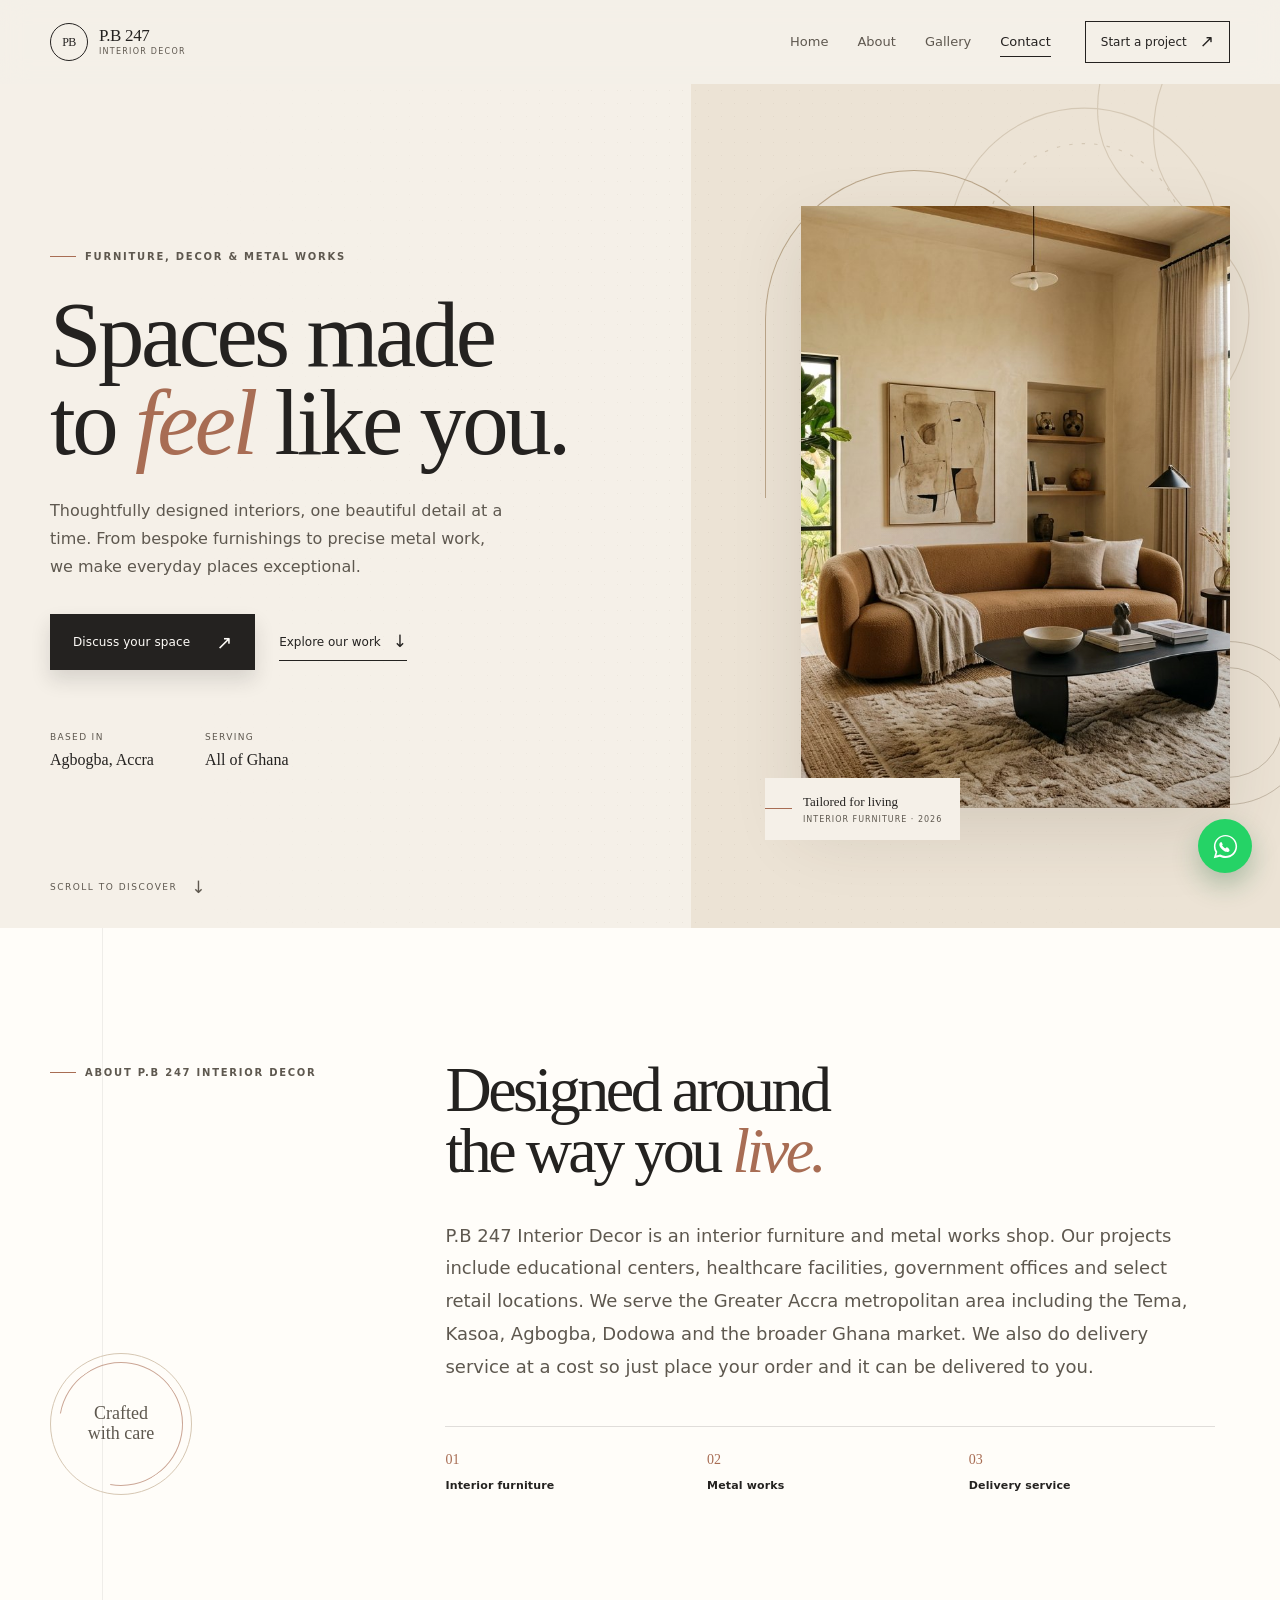
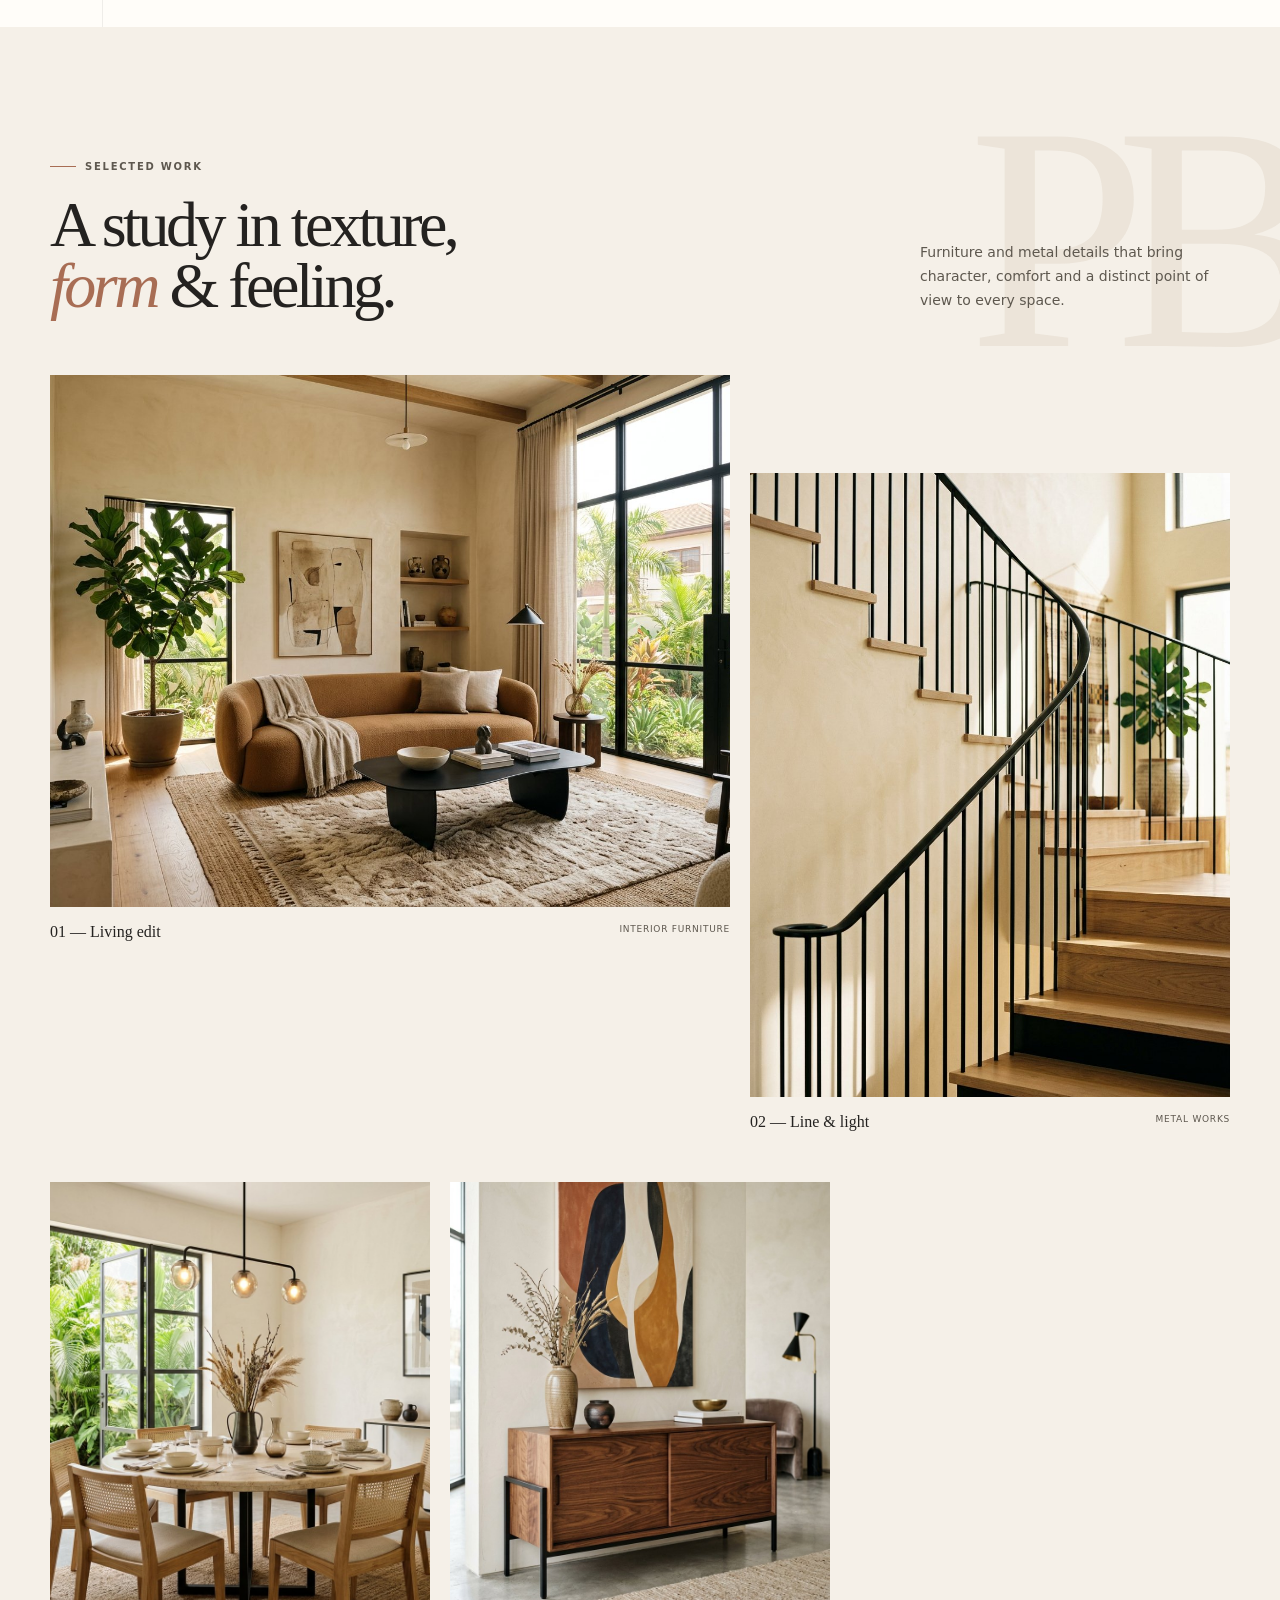
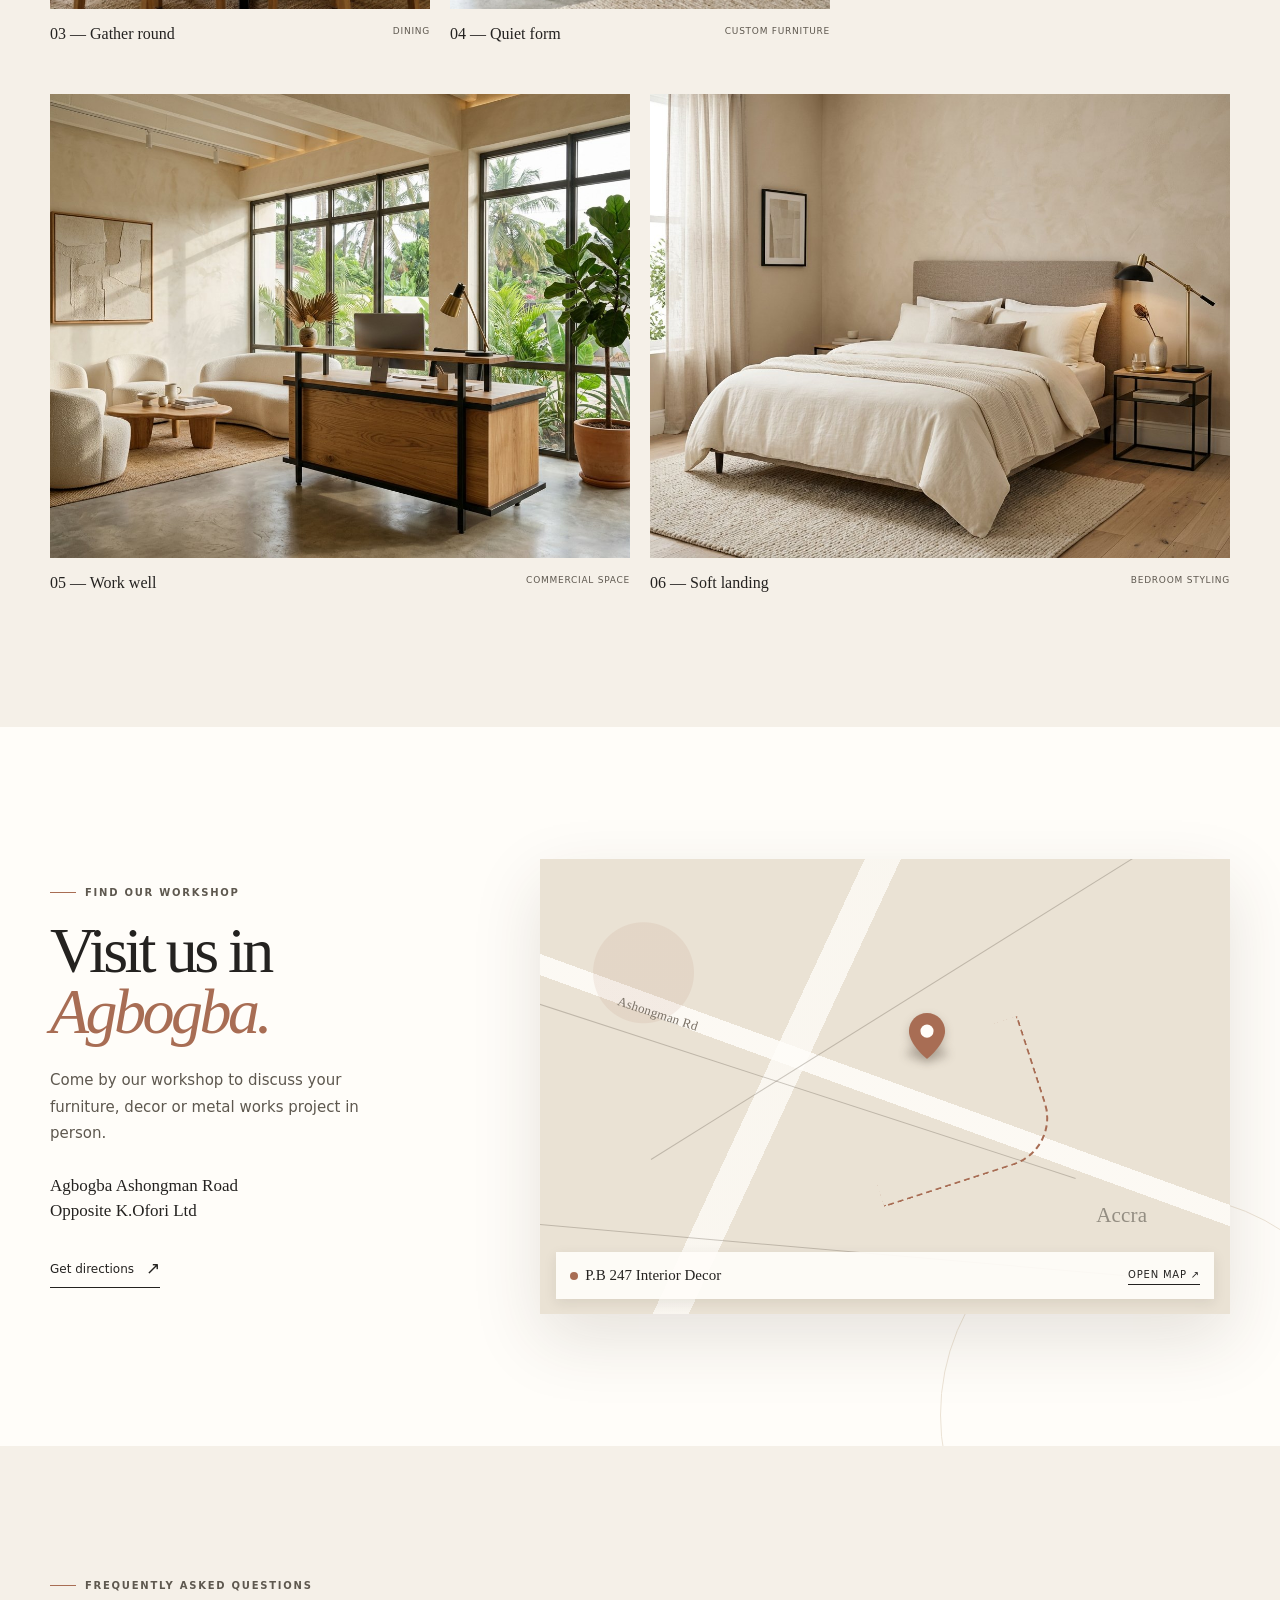
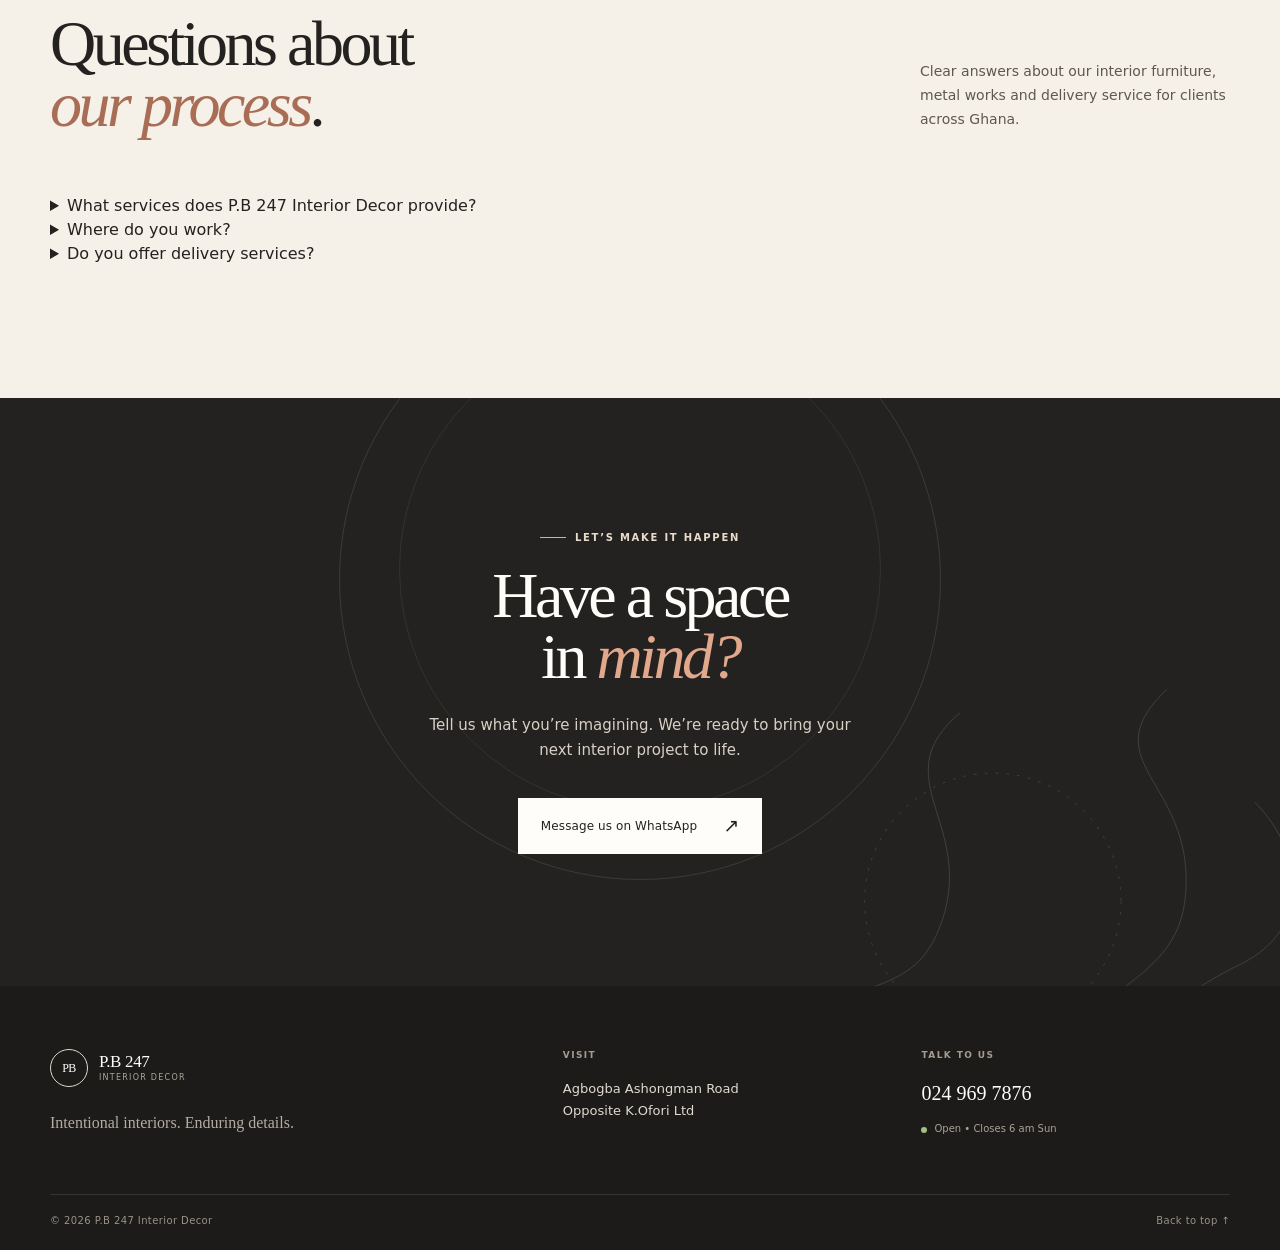
==== commit d499da6d: "refactor: remove breadcrumb navigation component from main content area" ====
--- a/index.html
+++ b/index.html
@@ -291,13 +291,6 @@
   </header>
 
   <main id="main-content">
-    <nav class="breadcrumbs container" aria-label="Breadcrumb">
-      <ol>
-        <li><a href="#top">Home</a></li>
-        <li><a href="#about">About</a></li>
-        <li><span aria-current="page">Interior furniture &amp; metal works</span></li>
-      </ol>
-    </nav>
 
     <section class="hero section-pad" aria-labelledby="hero-title">
       <div class="hero-pattern" aria-hidden="true">
